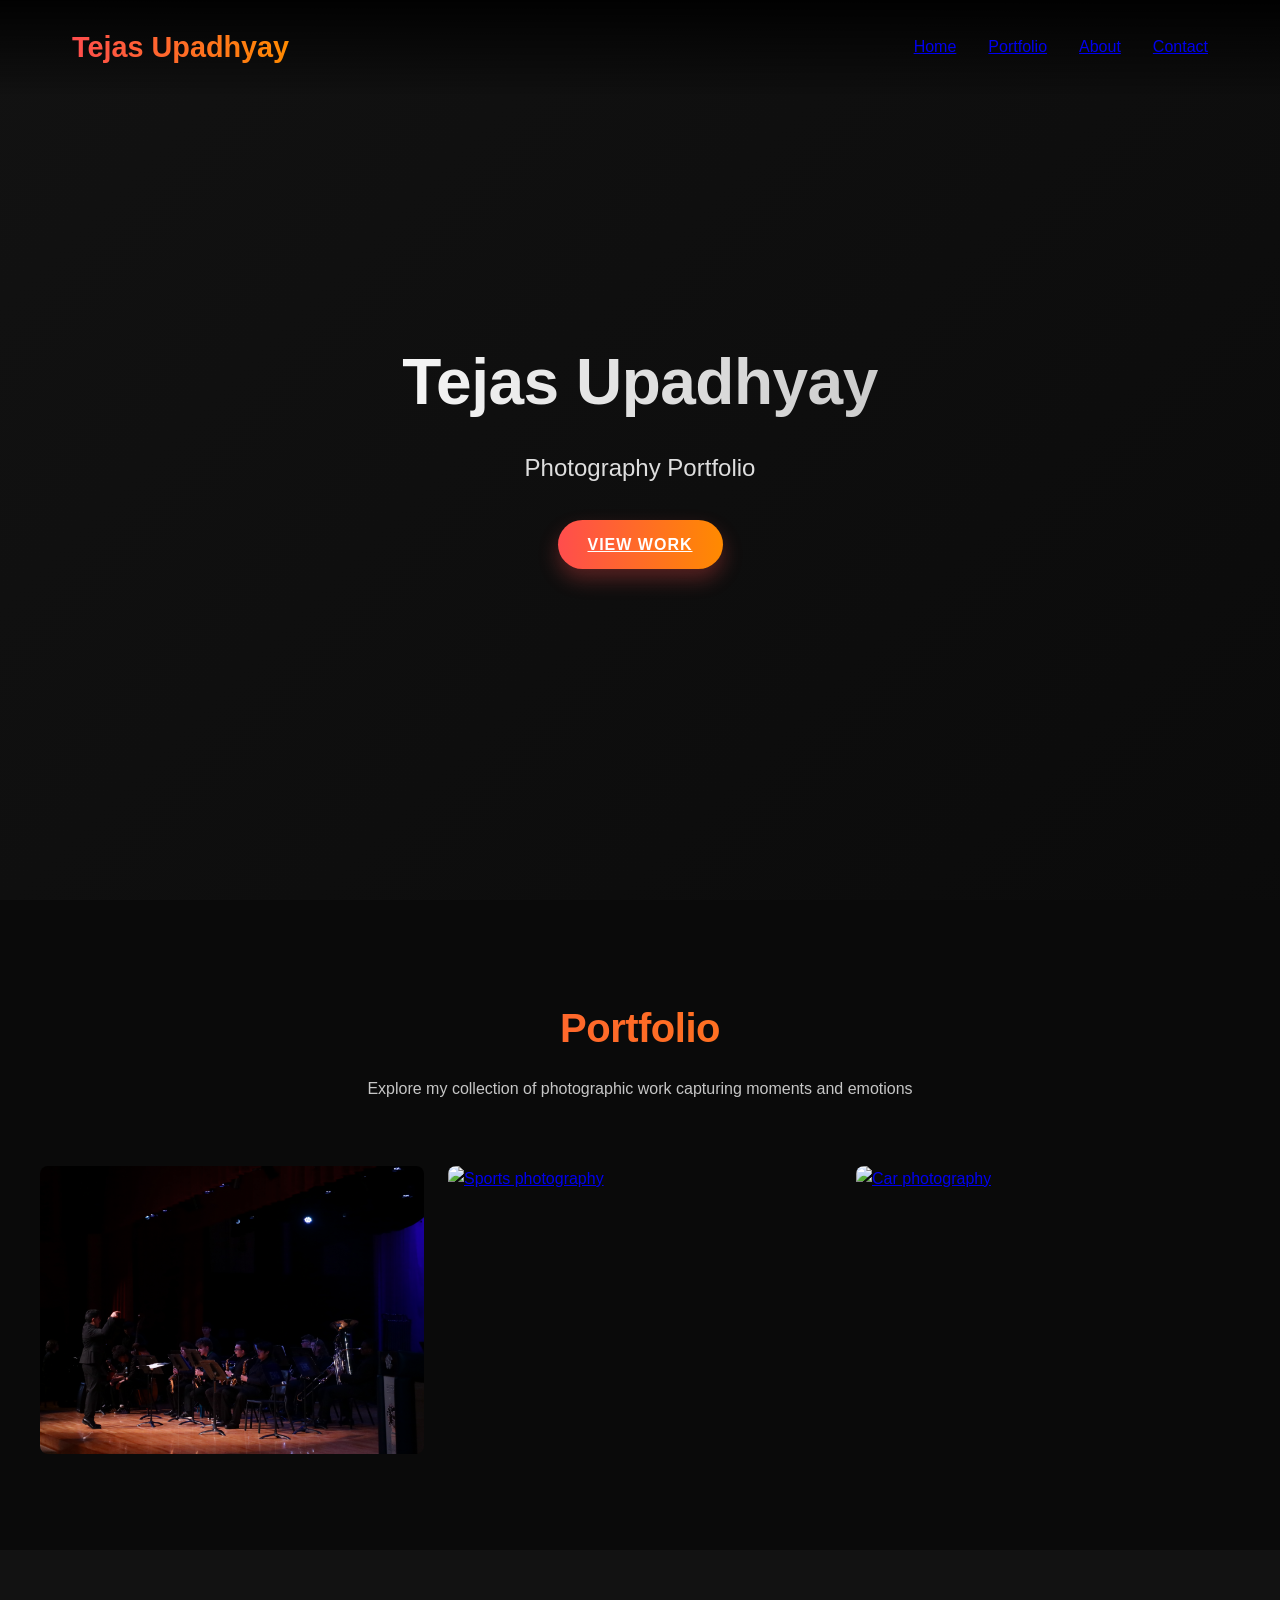
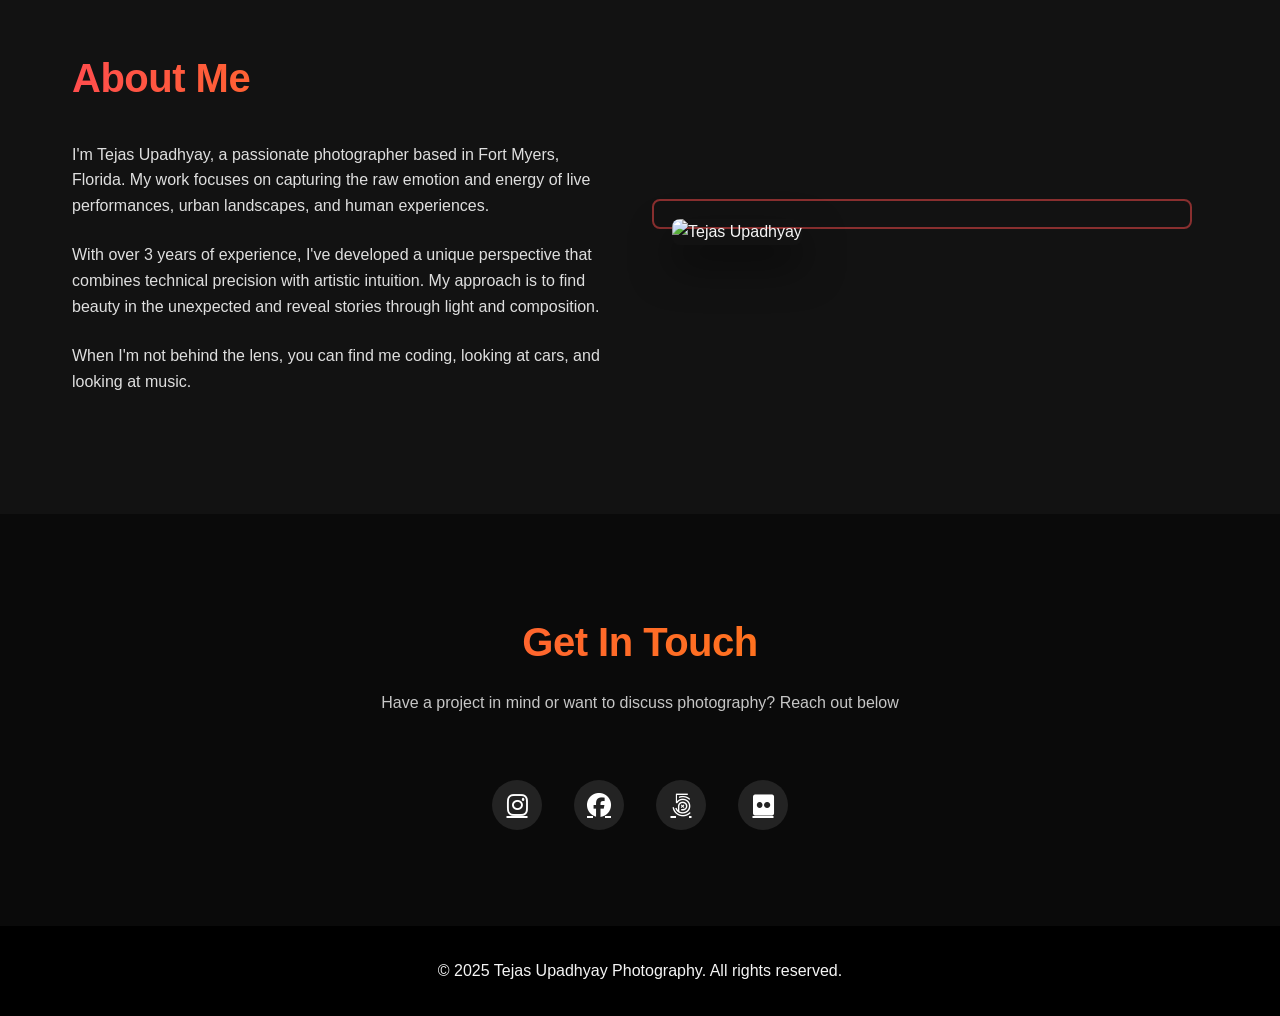
==== index.html @ 8d535192 "readding index.html" ====
<!DOCTYPE html>
<html lang="en">

<head>
    <meta charset="UTF-8">
    <meta name="viewport" content="width=device-width, initial-scale=1.0">
    <title>Tejas Upadhyay Photography</title>
    <link rel="stylesheet" href="https://cdnjs.cloudflare.com/ajax/libs/font-awesome/6.4.0/css/all.min.css">
    <style>
        /* Base Styles */
        :root {
            --primary: #ff4d4d;
            --secondary: #ff8a00;
            --dark: #121212;
            --darker: #0a0a0a;
            --light: #f5f5f5;
            --gray: #333;
            --overlay: rgba(0, 0, 0, 0.7);
        }

        * {
            margin: 0;
            padding: 0;
            box-sizing: border-box;
            font-family: 'Montserrat', 'Helvetica Neue', sans-serif;
        }

        body {
            background-color: var(--dark);
            color: var(--light);
            line-height: 1.6;
            overflow-x: hidden;
        }

        /* Typography */
        h1, h2, h3 {
            font-weight: 700;
            letter-spacing: -0.5px;
        }

        /* Header & Navigation */
        header {
            position: fixed;
            width: 100%;
            top: 0;
            z-index: 1000;
            background: linear-gradient(to bottom, rgba(0,0,0,0.9) 0%, rgba(0,0,0,0) 100%);
            padding: 1.5rem 0;
            transition: all 0.3s ease;
        }

        header.scrolled {
            background: var(--darker);
            box-shadow: 0 10px 30px rgba(0, 0, 0, 0.5);
            padding: 1rem 0;
        }

        nav {
            display: flex;
            justify-content: space-between;
            align-items: center;
            max-width: 1200px;
            margin: 0 auto;
            padding: 0 2rem;
        }

        .logo {
            font-size: 1.8rem;
            font-weight: 700;
            background: linear-gradient(90deg, var(--primary), var(--secondary));
            -webkit-background-clip: text;
            background-clip: text;
            color: transparent;
        }

        .nav-links {
            display: flex;
            list-style: none;
        }

        .nav-links li {
            margin-left: 2rem;
        }

        .nav-links a {
            position: relative;
            font-weight: 500;
            transition: color 0.3s ease;
        }

        .nav-links a::after {
            content: '';
            position: absolute;
            bottom: -5px;
            left: 0;
            width: 0;
            height: 2px;
            background: linear-gradient(90deg, var(--primary), var(--secondary));
            transition: width 0.3s ease;
        }

        .nav-links a:hover {
            color: var(--primary);
        }

        .nav-links a:hover::after {
            width: 100%;
        }

        .burger {
            display: none;
            cursor: pointer;
        }

        .burger div {
            width: 25px;
            height: 3px;
            background: var(--light);
            margin: 5px;
            transition: all 0.3s ease;
        }

        /* Hero Section */
        .hero {
            height: 100vh;
            background: url('images/hero-bg.jpg') no-repeat center center/cover;
            display: flex;
            align-items: center;
            justify-content: center;
            text-align: center;
            position: relative;
        }

        .hero::before {
            content: '';
            position: absolute;
            top: 0;
            left: 0;
            width: 100%;
            height: 100%;
            background: linear-gradient(135deg, rgba(18,18,18,0.8) 0%, rgba(10,10,10,0.9) 100%);
        }

        .hero-content {
            position: relative;
            z-index: 1;
            max-width: 800px;
            padding: 0 2rem;
        }

        .hero h1 {
            font-size: 4rem;
            margin-bottom: 1rem;
            background: linear-gradient(90deg, var(--light), #ccc);
            -webkit-background-clip: text;
            background-clip: text;
            color: transparent;
        }

        .hero p {
            font-size: 1.5rem;
            margin-bottom: 2rem;
            opacity: 0.9;
        }

        .btn {
            display: inline-block;
            padding: 12px 30px;
            background: linear-gradient(90deg, var(--primary), var(--secondary));
            color: white;
            border: none;
            border-radius: 30px;
            font-weight: 600;
            text-transform: uppercase;
            letter-spacing: 1px;
            cursor: pointer;
            transition: all 0.3s ease;
            box-shadow: 0 10px 20px rgba(255, 77, 77, 0.3);
        }

        .btn:hover {
            transform: translateY(-3px);
            box-shadow: 0 15px 30px rgba(255, 77, 77, 0.4);
        }

        /* Portfolio Section */
        .portfolio {
            padding: 6rem 2rem;
            background: var(--darker);
        }

        .section-title {
            text-align: center;
            margin-bottom: 4rem;
        }

        .section-title h2 {
            font-size: 2.5rem;
            margin-bottom: 1rem;
            background: linear-gradient(90deg, var(--primary), var(--secondary));
            -webkit-background-clip: text;
            background-clip: text;
            color: transparent;
        }

        .section-title p {
            max-width: 600px;
            margin: 0 auto;
            opacity: 0.8;
        }

        .gallery {
            display: grid;
            grid-template-columns: repeat(auto-fill, minmax(300px, 1fr));
            gap: 1.5rem;
            max-width: 1200px;
            margin: 0 auto;
        }

        .gallery-item {
            position: relative;
            overflow: hidden;
            border-radius: 8px;
            aspect-ratio: 4/3;
            transition: all 0.3s ease;
        }

        .gallery-item img {
            width: 100%;
            height: 100%;
            object-fit: cover;
            transition: transform 0.5s ease;
        }

        .gallery-item:hover {
            transform: translateY(-10px);
            box-shadow: 0 20px 40px rgba(0, 0, 0, 0.5);
        }

        .gallery-item:hover img {
            transform: scale(1.1);
        }

        .overlay {
            position: absolute;
            bottom: 0;
            left: 0;
            right: 0;
            background: linear-gradient(to top, var(--overlay) 0%, transparent 100%);
            padding: 2rem 1rem 1rem;
            transform: translateY(100%);
            transition: transform 0.3s ease;
        }

        .gallery-item:hover .overlay {
            transform: translateY(0);
        }

        .overlay h3 {
            color: white;
            font-size: 1.2rem;
            margin-bottom: 0.5rem;
        }

        /* About Section */
        .about {
            display: flex;
            align-items: center;
            padding: 6rem 2rem;
            max-width: 1200px;
            margin: 0 auto;
            gap: 4rem;
        }

        .about-content {
            flex: 1;
        }

        .about-content h2 {
            font-size: 2.5rem;
            margin-bottom: 2rem;
            background: linear-gradient(90deg, var(--primary), var(--secondary));
            -webkit-background-clip: text;
            background-clip: text;
            color: transparent;
        }

        .about-content p {
            margin-bottom: 1.5rem;
            opacity: 0.9;
        }

        .about-image {
            flex: 1;
            position: relative;
        }

        .about-image img {
            width: 100%;
            border-radius: 8px;
            box-shadow: 0 20px 40px rgba(0, 0, 0, 0.5);
        }

        .about-image::before {
            content: '';
            position: absolute;
            top: -20px;
            left: -20px;
            width: 100%;
            height: 100%;
            border: 2px solid var(--primary);
            border-radius: 8px;
            z-index: -1;
            opacity: 0.5;
        }

        /* Contact Section */
        .contact {
            padding: 6rem 2rem;
            background: var(--darker);
            text-align: center;
        }

        .contact form {
            max-width: 600px;
            margin: 0 auto;
            display: grid;
            gap: 1.5rem;
        }

        .contact input,
        .contact textarea {
            padding: 15px;
            background: rgba(255, 255, 255, 0.1);
            border: 1px solid rgba(255, 255, 255, 0.1);
            color: white;
            border-radius: 5px;
            transition: all 0.3s ease;
        }

        .contact input:focus,
        .contact textarea:focus {
            outline: none;
            border-color: var(--primary);
            background: rgba(255, 255, 255, 0.05);
        }

        .contact textarea {
            min-height: 150px;
            resize: vertical;
        }

        .social-links {
            display: flex;
            justify-content: center;
            gap: 2rem;
            margin-top: 3rem;
        }

        .social-links a {
            display: flex;
            align-items: center;
            justify-content: center;
            width: 50px;
            height: 50px;
            background: rgba(255, 255, 255, 0.1);
            border-radius: 50%;
            color: white;
            font-size: 1.5rem;
            transition: all 0.3s ease;
        }

        .social-links a:hover {
            background: linear-gradient(90deg, var(--primary), var(--secondary));
            transform: translateY(-5px);
            box-shadow: 0 10px 20px rgba(255, 77, 77, 0.3);
        }

        /* Footer */
        footer {
            text-align: center;
            padding: 2rem;
            background: black;
        }

        /* Responsive Design */
        @media (max-width: 992px) {
            .about {
                flex-direction: column;
            }

            .about-image {
                margin-top: 3rem;
            }
        }

        @media (max-width: 768px) {
            .nav-links {
                position: fixed;
                top: 80px;
                right: -100%;
                width: 60%;
                height: calc(100vh - 80px);
                background: var(--darker);
                flex-direction: column;
                align-items: center;
                justify-content: center;
                transition: right 0.5s ease;
            }

            .nav-links li {
                margin: 2rem 0;
            }

            .burger {
                display: block;
            }

            .hero h1 {
                font-size: 2.5rem;
            }

            .hero p {
                font-size: 1.2rem;
            }

            .gallery {
                grid-template-columns: repeat(auto-fill, minmax(250px, 1fr));
            }
        }

        @media (max-width: 480px) {
            .hero h1 {
                font-size: 2rem;
            }

            .gallery {
                grid-template-columns: 1fr;
            }
        }

        /* Animation Classes */
        .nav-active {
            right: 0;
        }

        .toggle .line1 {
            transform: rotate(-45deg) translate(-5px, 6px);
        }

        .toggle .line2 {
            opacity: 0;
        }

        .toggle .line3 {
            transform: rotate(45deg) translate(-5px, -6px);
        }
    </style>
</head>

<body>
<header id="header">
    <nav>
        <div class="logo">Tejas Upadhyay</div>
        <ul class="nav-links">
            <li><a href="#home">Home</a></li>
            <li><a href="#portfolio">Portfolio</a></li>
            <li><a href="#about">About</a></li>
            <li><a href="#contact">Contact</a></li>
        </ul>
        <div class="burger">
            <div class="line1"></div>
            <div class="line2"></div>
            <div class="line3"></div>
        </div>
    </nav>
</header>

<section id="home" class="hero">
    <div class="hero-content">
        <h1>Tejas Upadhyay</h1>
        <p>Photography Portfolio</p>
        <a href="#portfolio" class="btn">View Work</a>
    </div>
</section>

<section id="portfolio" class="portfolio">
    <div class="section-title">
        <h2>Portfolio</h2>
        <p>Explore my collection of photographic work capturing moments and emotions</p>
    </div>
    <div class="gallery">
        <div class="gallery-item" data-category="Concert">
            <a href="concert/concerts.html"><img src="concert/Spring Concert/IMG_8440.JPG" alt="Concert photography"></a>
            <div class="overlay">
                <h3>Concert Series</h3>
            </div>
        </div>
        <div class="gallery-item" data-category="Sports">
            <a href="Sports/sports.html"><img src="Sports/XC/" alt="Sports photography"></a>
            <div class="overlay">
                <h3>Sports Photograhy</h3>
            </div>
        </div>
        <div class="gallery-item" data-category="Car">
            <a href="Car/car.html"><img src="Cars/Cars&Coffee/November/1234.jpg" alt="Car photography"></a>
            <div class="overlay">
                <h3>Car Photography</h3>
            </div>
        </div>
    </div>
</section>

<section id="about" class="about">
    <div class="about-content">
        <h2>About Me</h2>
        <p>I'm Tejas Upadhyay, a passionate photographer based in Fort Myers, Florida. My work focuses on capturing the raw emotion and energy of live performances, urban landscapes, and human experiences.</p>
        <p>With over 3 years of experience, I've developed a unique perspective that combines technical precision with artistic intuition. My approach is to find beauty in the unexpected and reveal stories through light and composition.</p>
        <p>When I'm not behind the lens, you can find me coding, looking at cars, and looking at music.</p>
    </div>
    <div class="about-image">
        <img src="IMG_2423.jpg" alt="Tejas Upadhyay">
    </div>
</section>

<section id="contact" class="contact">
    <div class="section-title">
        <h2>Get In Touch</h2>
        <p>Have a project in mind or want to discuss photography? Reach out below</p>
    </div>
    <div class="social-links">
        <a href="#habibi.pictures"><i class="fab fa-instagram"></i></a>
        <a href="#"><i class="fab fa-facebook"></i></a>
        <a href="#"><i class="fab fa-500px"></i></a>
        <a href="#"><i class="fab fa-flickr"></i></a>
    </div>
</section>

<footer>
    <p>&copy; 2025 Tejas Upadhyay Photography. All rights reserved.</p>
</footer>

<script>
    // Mobile Navigation
    const burger = document.querySelector('.burger');
    const navLinks = document.querySelector('.nav-links');
    const navLinksItems = document.querySelectorAll('.nav-links li');

    burger.addEventListener('click', () => {
        // Toggle Nav
        navLinks.classList.toggle('nav-active');

        // Burger Animation
        burger.classList.toggle('toggle');

        // Animate Links
        navLinksItems.forEach((link, index) => {
            if (link.style.animation) {
                link.style.animation = '';
            } else {
                link.style.animation = `navLinkFade 0.5s ease forwards ${index / 7 + 0.3}s`;
            }
        });
    });

    // Header scroll effect
    window.addEventListener('scroll', () => {
        const header = document.getElementById('header');
        if (window.scrollY > 100) {
            header.classList.add('scrolled');
        } else {
            header.classList.remove('scrolled');
        }
    });

    // Smooth scrolling for navigation
    document.querySelectorAll('a[href^="#"]').forEach(anchor => {
        anchor.addEventListener('click', function(e) {
            e.preventDefault();

            document.querySelector(this.getAttribute('href')).scrollIntoView({
                behavior: 'smooth'
            });

            // Close mobile menu if open
            if (navLinks.classList.contains('nav-active')) {
                navLinks.classList.remove('nav-active');
                burger.classList.remove('toggle');
                navLinksItems.forEach(link => {
                    link.style.animation = '';
                });
            }
        });
    });

    // Form submission
    const contactForm = document.querySelector('form');
    if (contactForm) {
        contactForm.addEventListener('submit', (e) => {
            e.preventDefault();
            // Here you would typically send the form data to a server
            alert('Thank you for your message! I will get back to you soon.');
            contactForm.reset();
        });
    }
</script>
</body>

</html>
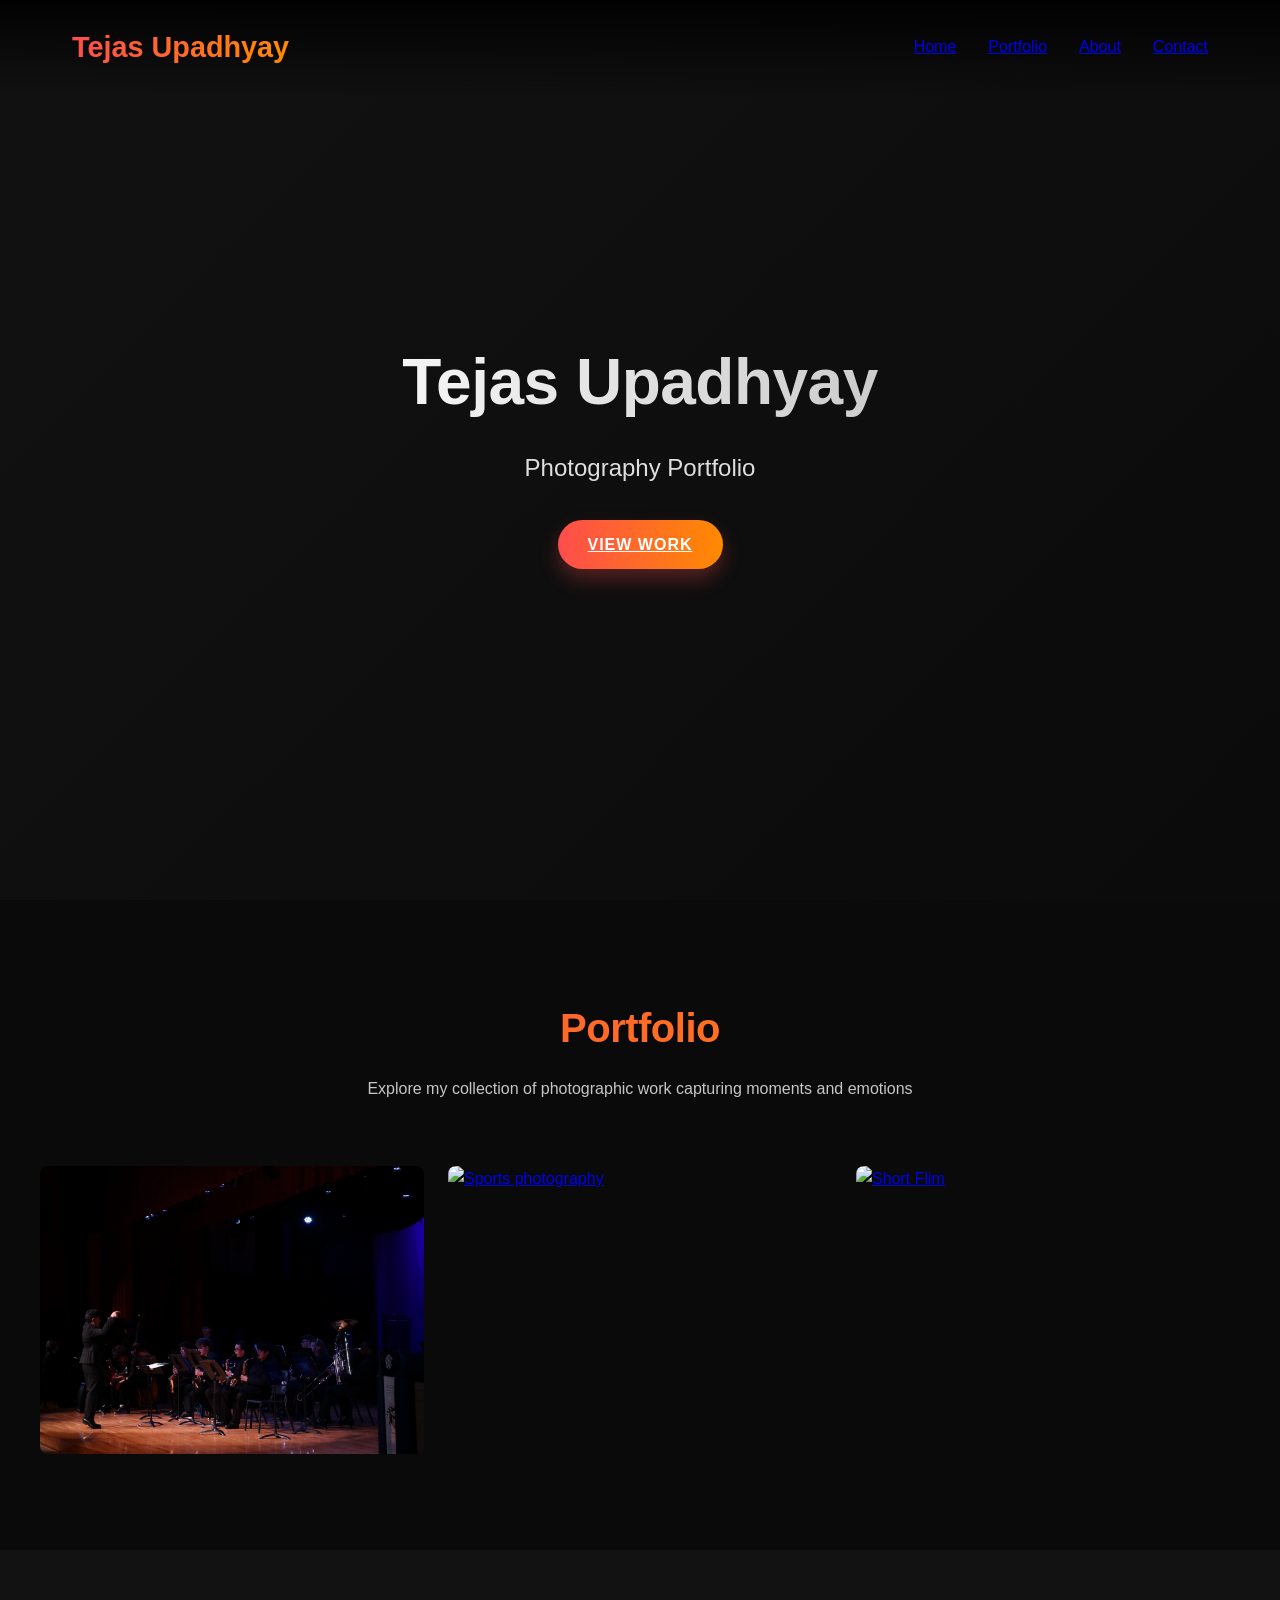
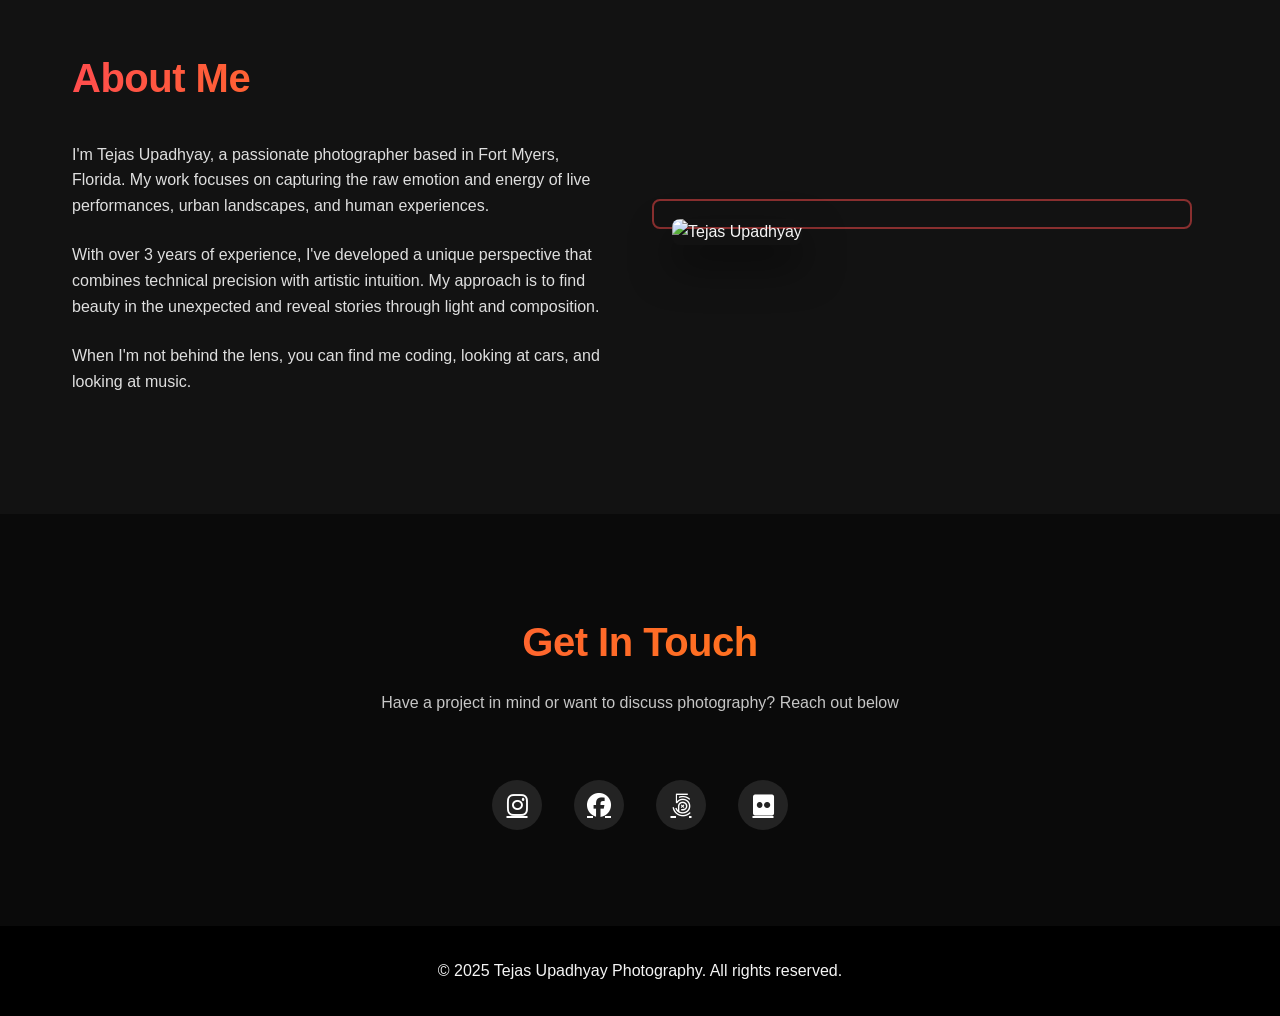
==== commit a7ba24be: "Update sports section and add new video content" ====
--- a/index.html
+++ b/index.html
@@ -503,7 +503,7 @@
             </div>
         </div>
         <div class="gallery-item" data-category="Car">
-            <a href="Car/car.html"><img src="Cars/Cars&Coffee/November/1234.jpg" alt="Car photography"></a>
+            <a href="ShortFlim/ShortFlim.html"><img src="ShortFlim/Shoot5.mp4" alt="Short Flim"></a>
             <div class="overlay">
                 <h3>Car Photography</h3>
             </div>
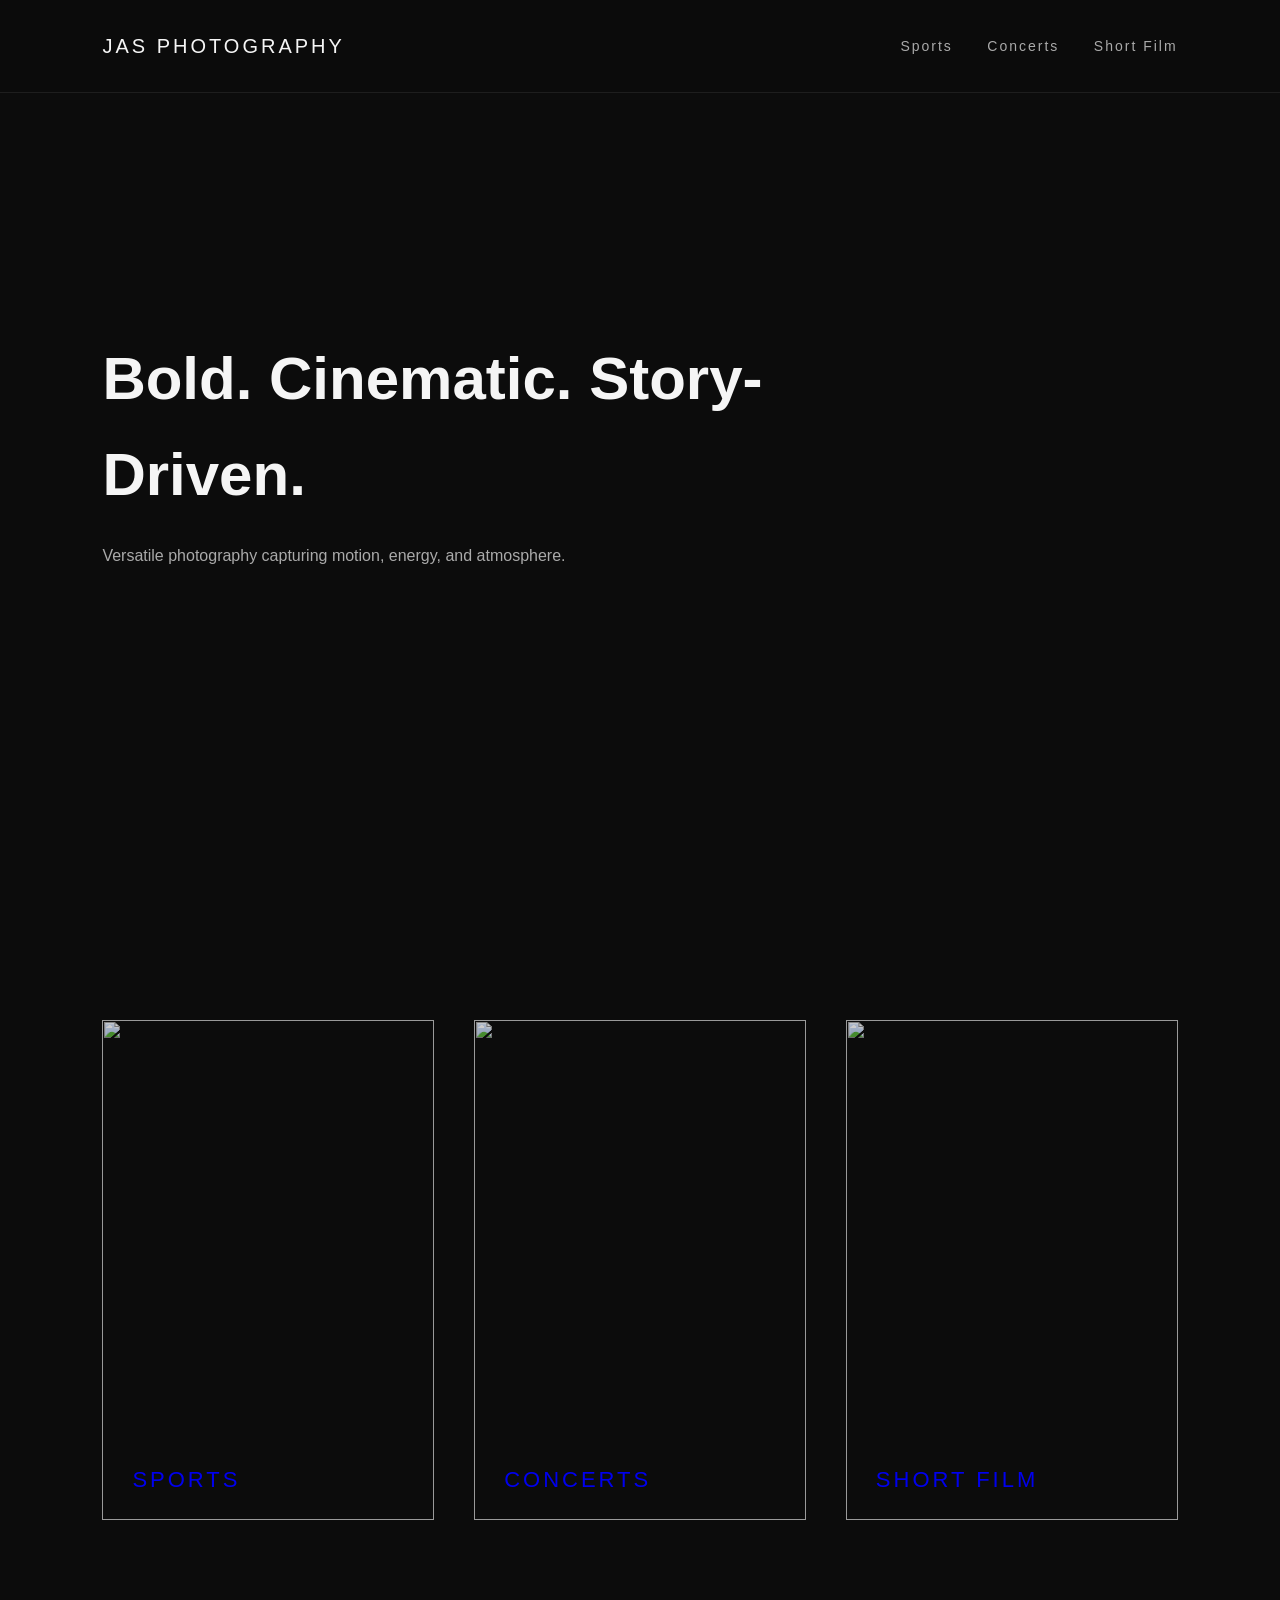
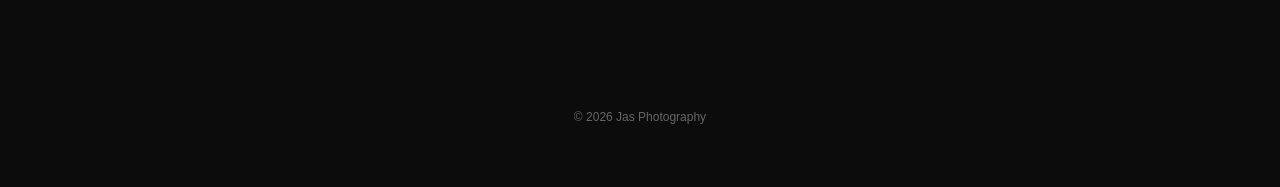
==== commit d73ec1a9: "Refactor website structure and styles; update content for Jas Photography - Updated index.html to re" ====
--- a/index.html
+++ b/index.html
@@ -1,609 +1,56 @@
 <!DOCTYPE html>
-<html lang="en">
+<html>
+<head>
+<meta charset="UTF-8">
+<meta name="viewport" content="width=device-width, initial-scale=1.0">
+<title>Jas Photography</title>
+<link rel="stylesheet" href="style.css">
+</head>
+<body>
 
-<head>
-    <meta charset="UTF-8">
-    <meta name="viewport" content="width=device-width, initial-scale=1.0">
-    <title>Tejas Upadhyay Photography</title>
-    <link rel="stylesheet" href="https://cdnjs.cloudflare.com/ajax/libs/font-awesome/6.4.0/css/all.min.css">
-    <style>
-        /* Base Styles */
-        :root {
-            --primary: #ff4d4d;
-            --secondary: #ff8a00;
-            --dark: #121212;
-            --darker: #0a0a0a;
-            --light: #f5f5f5;
-            --gray: #333;
-            --overlay: rgba(0, 0, 0, 0.7);
-        }
-
-        * {
-            margin: 0;
-            padding: 0;
-            box-sizing: border-box;
-            font-family: 'Montserrat', 'Helvetica Neue', sans-serif;
-        }
-
-        body {
-            background-color: var(--dark);
-            color: var(--light);
-            line-height: 1.6;
-            overflow-x: hidden;
-        }
-
-        /* Typography */
-        h1, h2, h3 {
-            font-weight: 700;
-            letter-spacing: -0.5px;
-        }
-
-        /* Header & Navigation */
-        header {
-            position: fixed;
-            width: 100%;
-            top: 0;
-            z-index: 1000;
-            background: linear-gradient(to bottom, rgba(0,0,0,0.9) 0%, rgba(0,0,0,0) 100%);
-            padding: 1.5rem 0;
-            transition: all 0.3s ease;
-        }
-
-        header.scrolled {
-            background: var(--darker);
-            box-shadow: 0 10px 30px rgba(0, 0, 0, 0.5);
-            padding: 1rem 0;
-        }
-
-        nav {
-            display: flex;
-            justify-content: space-between;
-            align-items: center;
-            max-width: 1200px;
-            margin: 0 auto;
-            padding: 0 2rem;
-        }
-
-        .logo {
-            font-size: 1.8rem;
-            font-weight: 700;
-            background: linear-gradient(90deg, var(--primary), var(--secondary));
-            -webkit-background-clip: text;
-            background-clip: text;
-            color: transparent;
-        }
-
-        .nav-links {
-            display: flex;
-            list-style: none;
-        }
-
-        .nav-links li {
-            margin-left: 2rem;
-        }
-
-        .nav-links a {
-            position: relative;
-            font-weight: 500;
-            transition: color 0.3s ease;
-        }
-
-        .nav-links a::after {
-            content: '';
-            position: absolute;
-            bottom: -5px;
-            left: 0;
-            width: 0;
-            height: 2px;
-            background: linear-gradient(90deg, var(--primary), var(--secondary));
-            transition: width 0.3s ease;
-        }
-
-        .nav-links a:hover {
-            color: var(--primary);
-        }
-
-        .nav-links a:hover::after {
-            width: 100%;
-        }
-
-        .burger {
-            display: none;
-            cursor: pointer;
-        }
-
-        .burger div {
-            width: 25px;
-            height: 3px;
-            background: var(--light);
-            margin: 5px;
-            transition: all 0.3s ease;
-        }
-
-        /* Hero Section */
-        .hero {
-            height: 100vh;
-            background: url('images/hero-bg.jpg') no-repeat center center/cover;
-            display: flex;
-            align-items: center;
-            justify-content: center;
-            text-align: center;
-            position: relative;
-        }
-
-        .hero::before {
-            content: '';
-            position: absolute;
-            top: 0;
-            left: 0;
-            width: 100%;
-            height: 100%;
-            background: linear-gradient(135deg, rgba(18,18,18,0.8) 0%, rgba(10,10,10,0.9) 100%);
-        }
-
-        .hero-content {
-            position: relative;
-            z-index: 1;
-            max-width: 800px;
-            padding: 0 2rem;
-        }
-
-        .hero h1 {
-            font-size: 4rem;
-            margin-bottom: 1rem;
-            background: linear-gradient(90deg, var(--light), #ccc);
-            -webkit-background-clip: text;
-            background-clip: text;
-            color: transparent;
-        }
-
-        .hero p {
-            font-size: 1.5rem;
-            margin-bottom: 2rem;
-            opacity: 0.9;
-        }
-
-        .btn {
-            display: inline-block;
-            padding: 12px 30px;
-            background: linear-gradient(90deg, var(--primary), var(--secondary));
-            color: white;
-            border: none;
-            border-radius: 30px;
-            font-weight: 600;
-            text-transform: uppercase;
-            letter-spacing: 1px;
-            cursor: pointer;
-            transition: all 0.3s ease;
-            box-shadow: 0 10px 20px rgba(255, 77, 77, 0.3);
-        }
-
-        .btn:hover {
-            transform: translateY(-3px);
-            box-shadow: 0 15px 30px rgba(255, 77, 77, 0.4);
-        }
-
-        /* Portfolio Section */
-        .portfolio {
-            padding: 6rem 2rem;
-            background: var(--darker);
-        }
-
-        .section-title {
-            text-align: center;
-            margin-bottom: 4rem;
-        }
-
-        .section-title h2 {
-            font-size: 2.5rem;
-            margin-bottom: 1rem;
-            background: linear-gradient(90deg, var(--primary), var(--secondary));
-            -webkit-background-clip: text;
-            background-clip: text;
-            color: transparent;
-        }
-
-        .section-title p {
-            max-width: 600px;
-            margin: 0 auto;
-            opacity: 0.8;
-        }
-
-        .gallery {
-            display: grid;
-            grid-template-columns: repeat(auto-fill, minmax(300px, 1fr));
-            gap: 1.5rem;
-            max-width: 1200px;
-            margin: 0 auto;
-        }
-
-        .gallery-item {
-            position: relative;
-            overflow: hidden;
-            border-radius: 8px;
-            aspect-ratio: 4/3;
-            transition: all 0.3s ease;
-        }
-
-        .gallery-item img {
-            width: 100%;
-            height: 100%;
-            object-fit: cover;
-            transition: transform 0.5s ease;
-        }
-
-        .gallery-item:hover {
-            transform: translateY(-10px);
-            box-shadow: 0 20px 40px rgba(0, 0, 0, 0.5);
-        }
-
-        .gallery-item:hover img {
-            transform: scale(1.1);
-        }
-
-        .overlay {
-            position: absolute;
-            bottom: 0;
-            left: 0;
-            right: 0;
-            background: linear-gradient(to top, var(--overlay) 0%, transparent 100%);
-            padding: 2rem 1rem 1rem;
-            transform: translateY(100%);
-            transition: transform 0.3s ease;
-        }
-
-        .gallery-item:hover .overlay {
-            transform: translateY(0);
-        }
-
-        .overlay h3 {
-            color: white;
-            font-size: 1.2rem;
-            margin-bottom: 0.5rem;
-        }
-
-        /* About Section */
-        .about {
-            display: flex;
-            align-items: center;
-            padding: 6rem 2rem;
-            max-width: 1200px;
-            margin: 0 auto;
-            gap: 4rem;
-        }
-
-        .about-content {
-            flex: 1;
-        }
-
-        .about-content h2 {
-            font-size: 2.5rem;
-            margin-bottom: 2rem;
-            background: linear-gradient(90deg, var(--primary), var(--secondary));
-            -webkit-background-clip: text;
-            background-clip: text;
-            color: transparent;
-        }
-
-        .about-content p {
-            margin-bottom: 1.5rem;
-            opacity: 0.9;
-        }
-
-        .about-image {
-            flex: 1;
-            position: relative;
-        }
-
-        .about-image img {
-            width: 100%;
-            border-radius: 8px;
-            box-shadow: 0 20px 40px rgba(0, 0, 0, 0.5);
-        }
-
-        .about-image::before {
-            content: '';
-            position: absolute;
-            top: -20px;
-            left: -20px;
-            width: 100%;
-            height: 100%;
-            border: 2px solid var(--primary);
-            border-radius: 8px;
-            z-index: -1;
-            opacity: 0.5;
-        }
-
-        /* Contact Section */
-        .contact {
-            padding: 6rem 2rem;
-            background: var(--darker);
-            text-align: center;
-        }
-
-        .contact form {
-            max-width: 600px;
-            margin: 0 auto;
-            display: grid;
-            gap: 1.5rem;
-        }
-
-        .contact input,
-        .contact textarea {
-            padding: 15px;
-            background: rgba(255, 255, 255, 0.1);
-            border: 1px solid rgba(255, 255, 255, 0.1);
-            color: white;
-            border-radius: 5px;
-            transition: all 0.3s ease;
-        }
-
-        .contact input:focus,
-        .contact textarea:focus {
-            outline: none;
-            border-color: var(--primary);
-            background: rgba(255, 255, 255, 0.05);
-        }
-
-        .contact textarea {
-            min-height: 150px;
-            resize: vertical;
-        }
-
-        .social-links {
-            display: flex;
-            justify-content: center;
-            gap: 2rem;
-            margin-top: 3rem;
-        }
-
-        .social-links a {
-            display: flex;
-            align-items: center;
-            justify-content: center;
-            width: 50px;
-            height: 50px;
-            background: rgba(255, 255, 255, 0.1);
-            border-radius: 50%;
-            color: white;
-            font-size: 1.5rem;
-            transition: all 0.3s ease;
-        }
-
-        .social-links a:hover {
-            background: linear-gradient(90deg, var(--primary), var(--secondary));
-            transform: translateY(-5px);
-            box-shadow: 0 10px 20px rgba(255, 77, 77, 0.3);
-        }
-
-        /* Footer */
-        footer {
-            text-align: center;
-            padding: 2rem;
-            background: black;
-        }
-
-        /* Responsive Design */
-        @media (max-width: 992px) {
-            .about {
-                flex-direction: column;
-            }
-
-            .about-image {
-                margin-top: 3rem;
-            }
-        }
-
-        @media (max-width: 768px) {
-            .nav-links {
-                position: fixed;
-                top: 80px;
-                right: -100%;
-                width: 60%;
-                height: calc(100vh - 80px);
-                background: var(--darker);
-                flex-direction: column;
-                align-items: center;
-                justify-content: center;
-                transition: right 0.5s ease;
-            }
-
-            .nav-links li {
-                margin: 2rem 0;
-            }
-
-            .burger {
-                display: block;
-            }
-
-            .hero h1 {
-                font-size: 2.5rem;
-            }
-
-            .hero p {
-                font-size: 1.2rem;
-            }
-
-            .gallery {
-                grid-template-columns: repeat(auto-fill, minmax(250px, 1fr));
-            }
-        }
-
-        @media (max-width: 480px) {
-            .hero h1 {
-                font-size: 2rem;
-            }
-
-            .gallery {
-                grid-template-columns: 1fr;
-            }
-        }
-
-        /* Animation Classes */
-        .nav-active {
-            right: 0;
-        }
-
-        .toggle .line1 {
-            transform: rotate(-45deg) translate(-5px, 6px);
-        }
-
-        .toggle .line2 {
-            opacity: 0;
-        }
-
-        .toggle .line3 {
-            transform: rotate(45deg) translate(-5px, -6px);
-        }
-    </style>
-</head>
-
-<body>
-<header id="header">
-    <nav>
-        <div class="logo">Tejas Upadhyay</div>
-        <ul class="nav-links">
-            <li><a href="#home">Home</a></li>
-            <li><a href="#portfolio">Portfolio</a></li>
-            <li><a href="#about">About</a></li>
-            <li><a href="#contact">Contact</a></li>
-        </ul>
-        <div class="burger">
-            <div class="line1"></div>
-            <div class="line2"></div>
-            <div class="line3"></div>
-        </div>
-    </nav>
+<header>
+<h1>Jas Photography</h1>
+<nav>
+<a href="sports.html">Sports</a>
+<a href="concert.html">Concerts</a>
+<a href="film.html">Short Film</a>
+</nav>
 </header>
 
-<section id="home" class="hero">
-    <div class="hero-content">
-        <h1>Tejas Upadhyay</h1>
-        <p>Photography Portfolio</p>
-        <a href="#portfolio" class="btn">View Work</a>
-    </div>
+<section class="hero">
+<h2 class="fade">Bold. Cinematic. Story-Driven.</h2>
+<p class="fade">Versatile photography capturing motion, energy, and atmosphere.</p>
 </section>
 
-<section id="portfolio" class="portfolio">
-    <div class="section-title">
-        <h2>Portfolio</h2>
-        <p>Explore my collection of photographic work capturing moments and emotions</p>
-    </div>
-    <div class="gallery">
-        <div class="gallery-item" data-category="Concert">
-            <a href="concert/concerts.html"><img src="concert/Spring Concert/IMG_8440.JPG" alt="Concert photography"></a>
-            <div class="overlay">
-                <h3>Concert Series</h3>
-            </div>
-        </div>
-        <div class="gallery-item" data-category="Sports">
-            <a href="Sports/sports.html"><img src="Sports/XC/" alt="Sports photography"></a>
-            <div class="overlay">
-                <h3>Sports Photograhy</h3>
-            </div>
-        </div>
-        <div class="gallery-item" data-category="Car">
-            <a href="ShortFlim/ShortFlim.html"><img src="ShortFlim/Shoot5.mp4" alt="Short Flim"></a>
-            <div class="overlay">
-                <h3>Car Photography</h3>
-            </div>
-        </div>
-    </div>
-</section>
+<section class="grid">
 
-<section id="about" class="about">
-    <div class="about-content">
-        <h2>About Me</h2>
-        <p>I'm Tejas Upadhyay, a passionate photographer based in Fort Myers, Florida. My work focuses on capturing the raw emotion and energy of live performances, urban landscapes, and human experiences.</p>
-        <p>With over 3 years of experience, I've developed a unique perspective that combines technical precision with artistic intuition. My approach is to find beauty in the unexpected and reveal stories through light and composition.</p>
-        <p>When I'm not behind the lens, you can find me coding, looking at cars, and looking at music.</p>
-    </div>
-    <div class="about-image">
-        <img src="IMG_2423.jpg" alt="Tejas Upadhyay">
-    </div>
-</section>
+<a href="sports.html">
+<div class="card fade">
+<img src="images/sports/sport1.jpg">
+<div class="card-title">Sports</div>
+</div>
+</a>
 
-<section id="contact" class="contact">
-    <div class="section-title">
-        <h2>Get In Touch</h2>
-        <p>Have a project in mind or want to discuss photography? Reach out below</p>
-    </div>
-    <div class="social-links">
-        <a href="#habibi.pictures"><i class="fab fa-instagram"></i></a>
-        <a href="#"><i class="fab fa-facebook"></i></a>
-        <a href="#"><i class="fab fa-500px"></i></a>
-        <a href="#"><i class="fab fa-flickr"></i></a>
-    </div>
+<a href="concert.html">
+<div class="card fade">
+<img src="images/concerts/concert1.jpg">
+<div class="card-title">Concerts</div>
+</div>
+</a>
+
+<a href="film.html">
+<div class="card fade">
+<img src="images/film/film1.jpg">
+<div class="card-title">Short Film</div>
+</div>
+</a>
+
 </section>
 
 <footer>
-    <p>&copy; 2025 Tejas Upadhyay Photography. All rights reserved.</p>
+© 2026 Jas Photography
 </footer>
 
-<script>
-    // Mobile Navigation
-    const burger = document.querySelector('.burger');
-    const navLinks = document.querySelector('.nav-links');
-    const navLinksItems = document.querySelectorAll('.nav-links li');
-
-    burger.addEventListener('click', () => {
-        // Toggle Nav
-        navLinks.classList.toggle('nav-active');
-
-        // Burger Animation
-        burger.classList.toggle('toggle');
-
-        // Animate Links
-        navLinksItems.forEach((link, index) => {
-            if (link.style.animation) {
-                link.style.animation = '';
-            } else {
-                link.style.animation = `navLinkFade 0.5s ease forwards ${index / 7 + 0.3}s`;
-            }
-        });
-    });
-
-    // Header scroll effect
-    window.addEventListener('scroll', () => {
-        const header = document.getElementById('header');
-        if (window.scrollY > 100) {
-            header.classList.add('scrolled');
-        } else {
-            header.classList.remove('scrolled');
-        }
-    });
-
-    // Smooth scrolling for navigation
-    document.querySelectorAll('a[href^="#"]').forEach(anchor => {
-        anchor.addEventListener('click', function(e) {
-            e.preventDefault();
-
-            document.querySelector(this.getAttribute('href')).scrollIntoView({
-                behavior: 'smooth'
-            });
-
-            // Close mobile menu if open
-            if (navLinks.classList.contains('nav-active')) {
-                navLinks.classList.remove('nav-active');
-                burger.classList.remove('toggle');
-                navLinksItems.forEach(link => {
-                    link.style.animation = '';
-                });
-            }
-        });
-    });
-
-    // Form submission
-    const contactForm = document.querySelector('form');
-    if (contactForm) {
-        contactForm.addEventListener('submit', (e) => {
-            e.preventDefault();
-            // Here you would typically send the form data to a server
-            alert('Thank you for your message! I will get back to you soon.');
-            contactForm.reset();
-        });
-    }
-</script>
+<script src="script.js"></script>
 </body>
-
 </html>
--- a/style.css
+++ b/style.css
@@ -0,0 +1,170 @@
+* {
+  margin: 0;
+  padding: 0;
+  box-sizing: border-box;
+}
+
+body {
+  font-family: 'Helvetica Neue', sans-serif;
+  background: #0c0c0c;
+  color: #f5f5f5;
+  line-height: 1.6;
+  overflow-x: hidden;
+}
+
+/* Header */
+header {
+  padding: 30px 8%;
+  display: flex;
+  justify-content: space-between;
+  align-items: center;
+  position: fixed;
+  width: 100%;
+  background: rgba(12,12,12,0.85);
+  backdrop-filter: blur(8px);
+  border-bottom: 1px solid rgba(255,255,255,0.08);
+  z-index: 1000;
+}
+
+h1 {
+  font-size: 20px;
+  letter-spacing: 3px;
+  font-weight: 500;
+  text-transform: uppercase;
+}
+
+nav a {
+  margin-left: 30px;
+  text-decoration: none;
+  color: #aaa;
+  font-size: 14px;
+  letter-spacing: 2px;
+  transition: .3s;
+}
+
+nav a:hover {
+  color: #fff;
+}
+
+/* Hero */
+.hero {
+  height: 100vh;
+  display: flex;
+  flex-direction: column;
+  justify-content: center;
+  padding: 0 8%;
+}
+
+.hero h2 {
+  font-size: 60px;
+  font-weight: 600;
+  max-width: 800px;
+}
+
+.hero p {
+  margin-top: 20px;
+  color: #aaa;
+  max-width: 600px;
+}
+
+/* Grid */
+.grid {
+  padding: 120px 8%;
+  display: grid;
+  grid-template-columns: repeat(auto-fit, minmax(300px, 1fr));
+  gap: 40px;
+}
+
+.card {
+  position: relative;
+  overflow: hidden;
+  cursor: pointer;
+}
+
+.card img {
+  width: 100%;
+  height: 500px;
+  object-fit: cover;
+  filter: brightness(80%);
+  transition: 0.6s ease;
+}
+
+.card:hover img {
+  transform: scale(1.08);
+  filter: brightness(100%);
+}
+
+.card-title {
+  position: absolute;
+  bottom: 30px;
+  left: 30px;
+  font-size: 22px;
+  letter-spacing: 3px;
+  text-transform: uppercase;
+}
+
+/* Gallery */
+.gallery {
+  padding: 140px 8% 80px;
+}
+
+.gallery h2 {
+  font-size: 36px;
+  margin-bottom: 50px;
+  letter-spacing: 3px;
+  text-transform: uppercase;
+}
+
+.gallery-grid {
+  display: grid;
+  grid-template-columns: repeat(auto-fit, minmax(300px, 1fr));
+  gap: 30px;
+}
+
+.gallery-grid img {
+  width: 100%;
+  height: 420px;
+  object-fit: cover;
+  transition: .6s ease;
+}
+
+.gallery-grid img:hover {
+  transform: scale(1.05);
+}
+
+/* Button */
+.button {
+  display: inline-block;
+  margin-top: 60px;
+  padding: 12px 24px;
+  border: 1px solid #fff;
+  color: #fff;
+  text-decoration: none;
+  letter-spacing: 2px;
+  font-size: 12px;
+  transition: .3s;
+}
+
+.button:hover {
+  background: #fff;
+  color: #000;
+}
+
+/* Scroll Animation */
+.fade {
+  opacity: 0;
+  transform: translateY(40px);
+  transition: 1.2s ease;
+}
+
+.fade.show {
+  opacity: 1;
+  transform: translateY(0);
+}
+
+footer {
+  text-align: center;
+  padding: 60px;
+  color: #666;
+  font-size: 12px;
+}
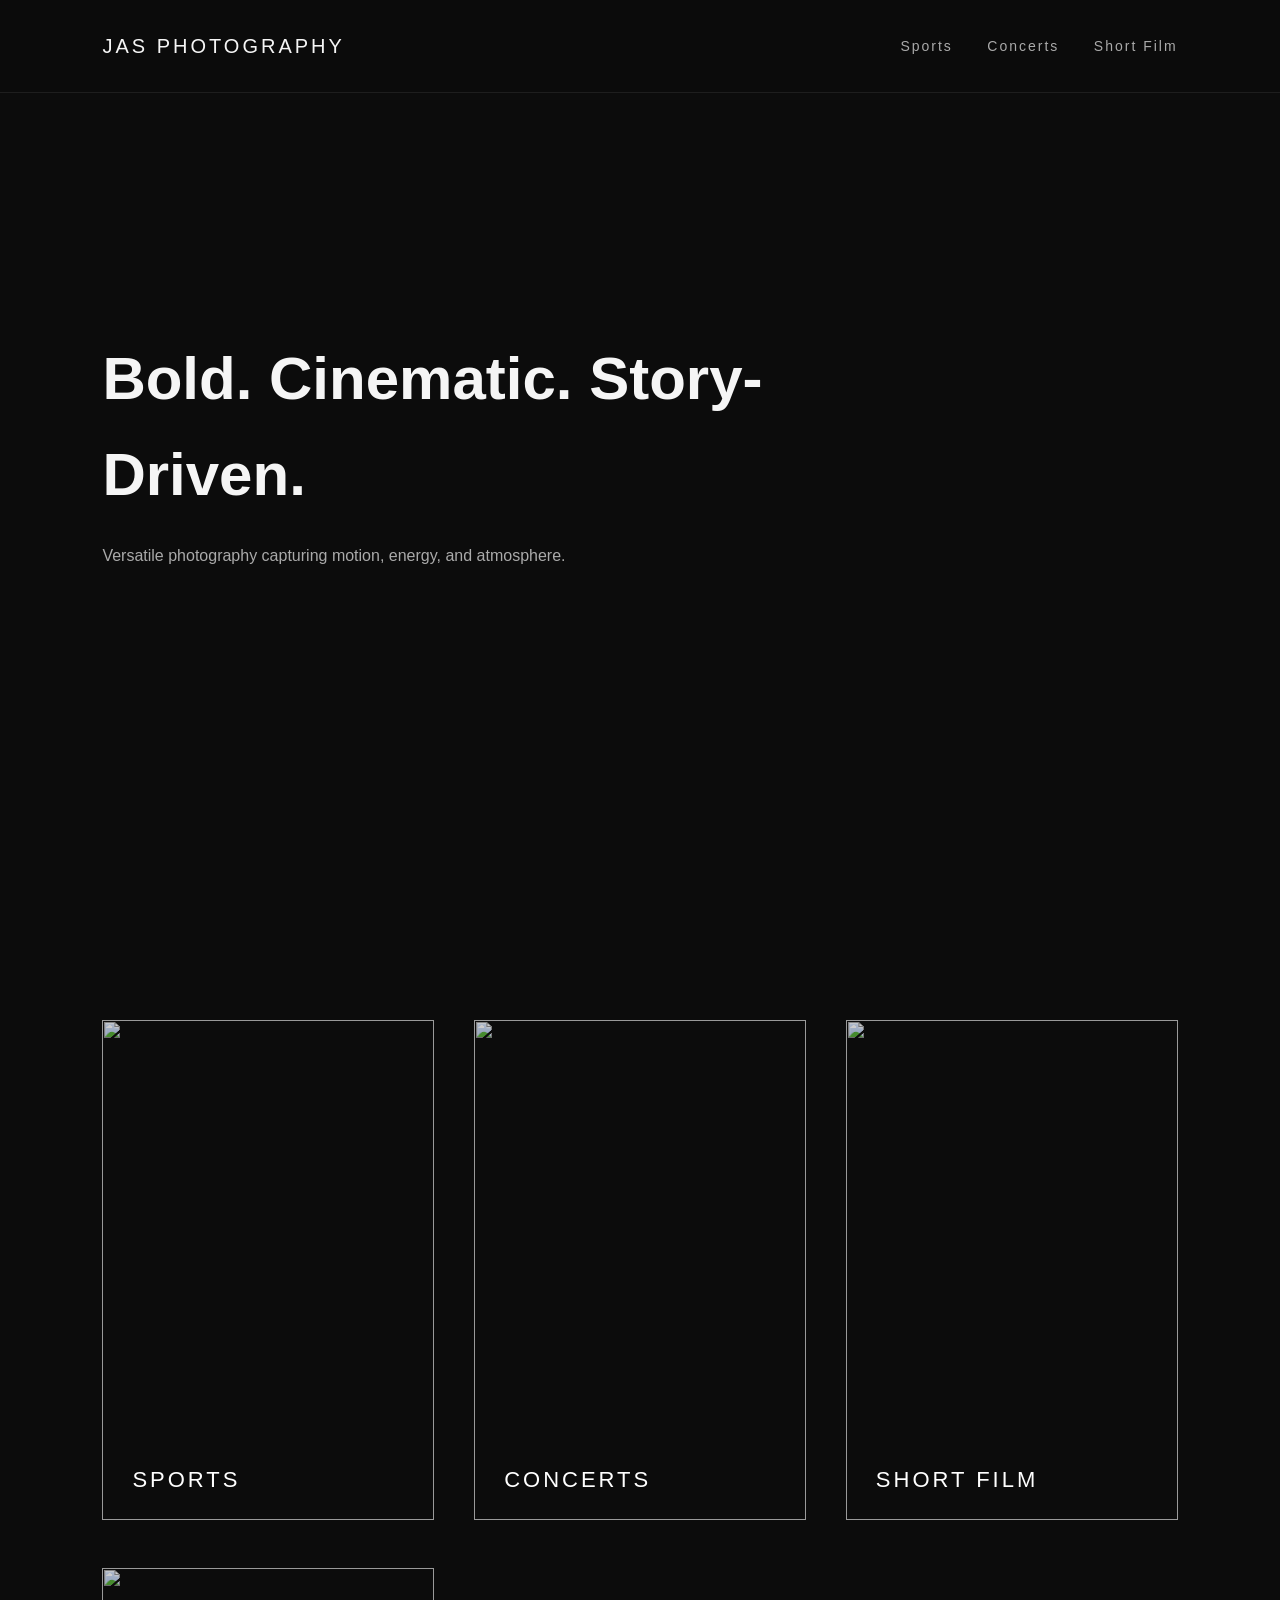
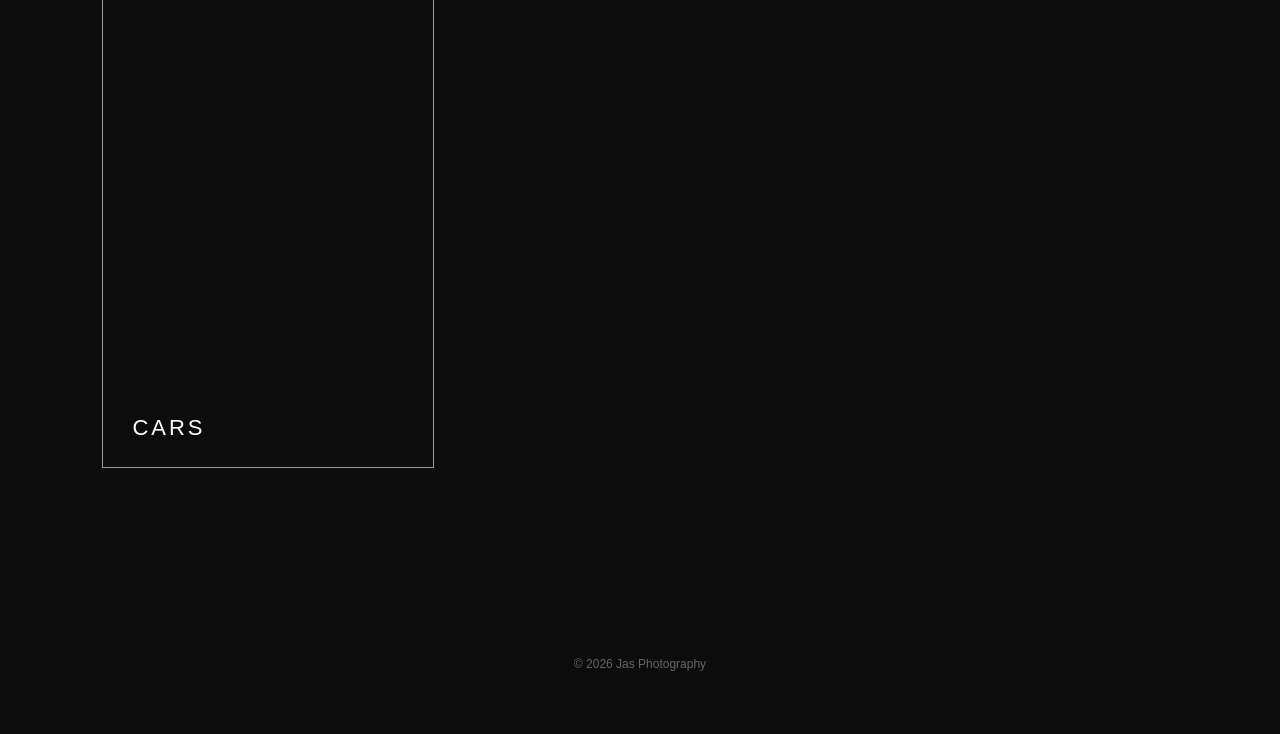
==== commit 839debf3: "Updated Cars.html" ====
--- a/index.html
+++ b/index.html
@@ -45,6 +45,12 @@
 </div>
 </a>
 
+<a href="Cars.html">
+<div class="card fade">
+<img src="images/cars/FerrariInterior.JPG">
+<div class="card-title">Cars</div>
+</div>
+</a>
 </section>
 
 <footer>
--- a/style.css
+++ b/style.css
@@ -101,6 +101,7 @@
   font-size: 22px;
   letter-spacing: 3px;
   text-transform: uppercase;
+  color: #ffffff;
 }
 
 /* Gallery */
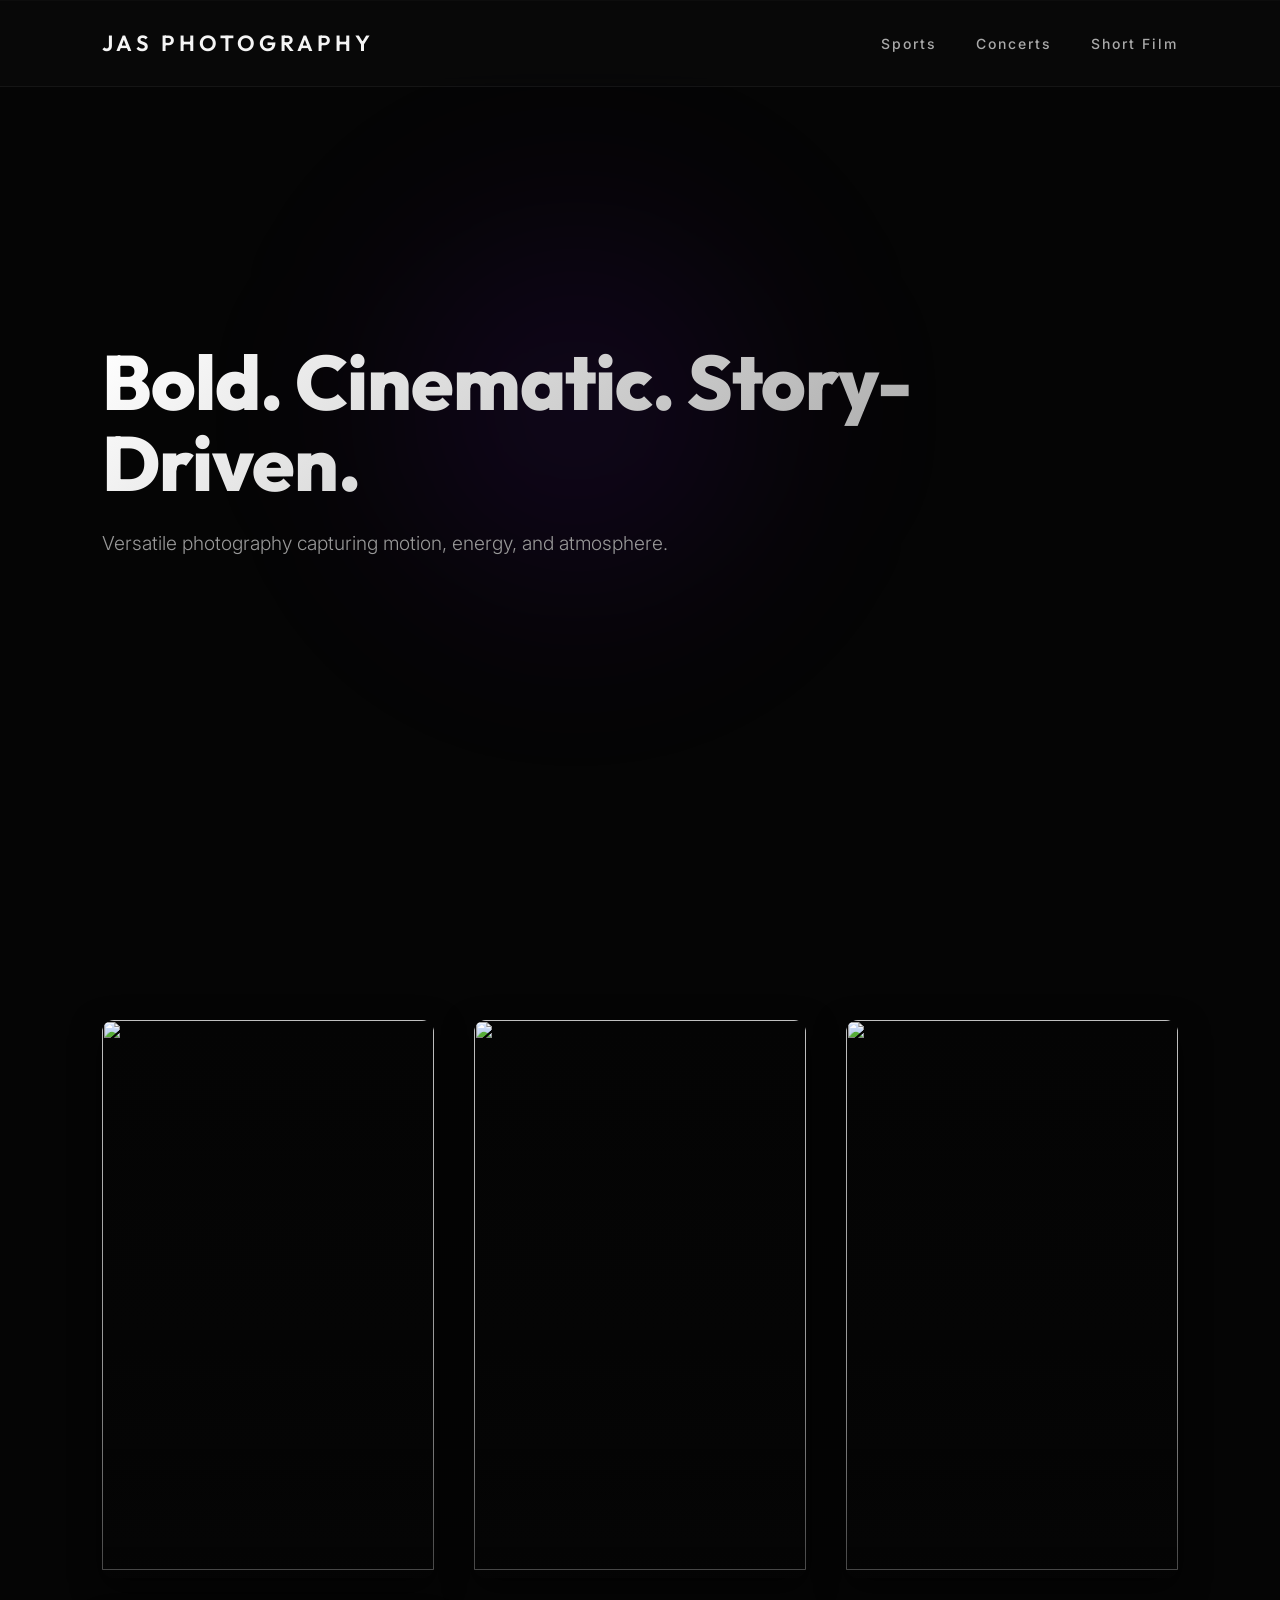
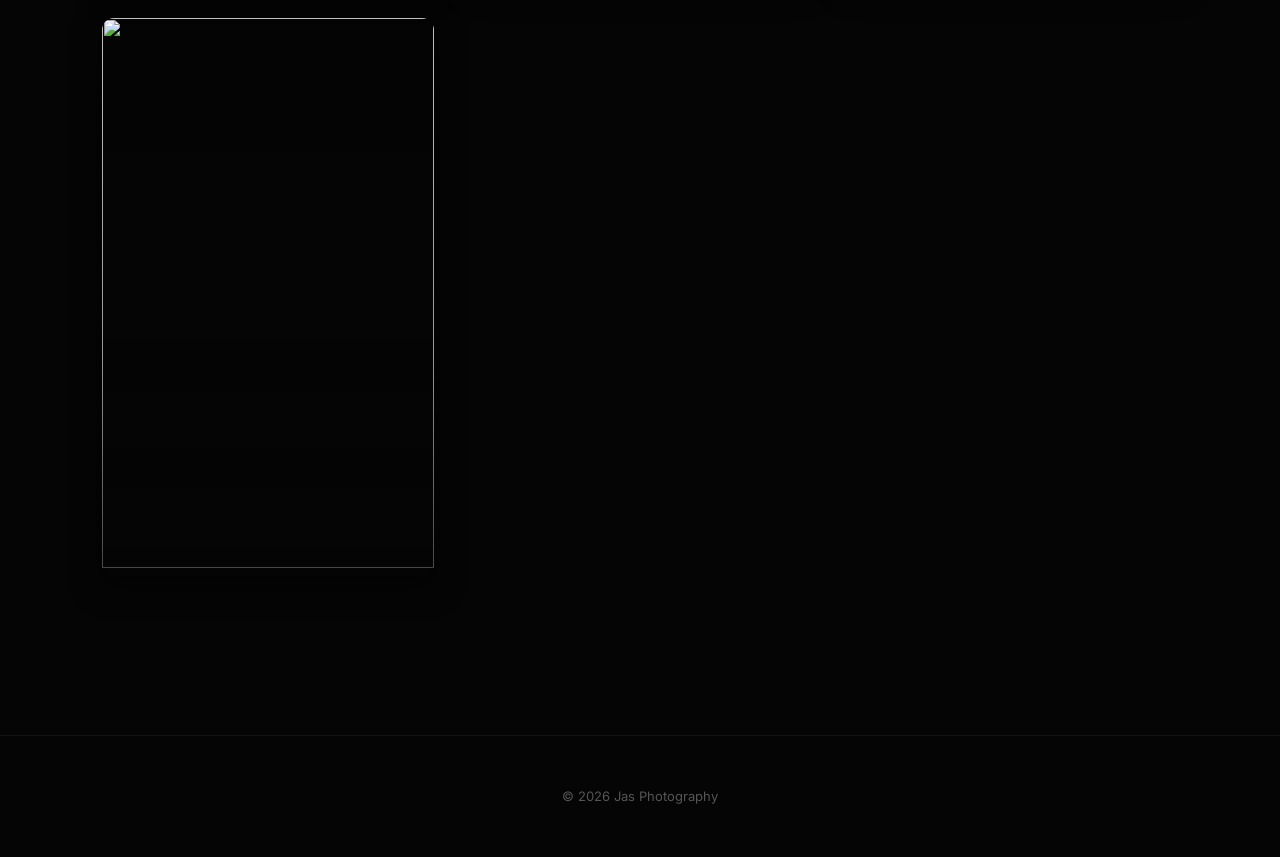
==== commit 6ca2d034: "feat: Revamp UI with new fonts, enhanced glassmorphism header, cinematic hero effects, and interacti" ====
--- a/index.html
+++ b/index.html
@@ -1,62 +1,70 @@
 <!DOCTYPE html>
 <html>
+
 <head>
-<meta charset="UTF-8">
-<meta name="viewport" content="width=device-width, initial-scale=1.0">
-<title>Jas Photography</title>
-<link rel="stylesheet" href="style.css">
+    <meta charset="UTF-8">
+    <meta name="viewport" content="width=device-width, initial-scale=1.0">
+    <title>Jas Photography</title>
+    <link rel="preconnect" href="https://fonts.googleapis.com">
+    <link rel="preconnect" href="https://fonts.gstatic.com" crossorigin>
+    <link
+        href="https://fonts.googleapis.com/css2?family=Inter:wght@300;400;500&family=Outfit:wght@400;600;800&display=swap"
+        rel="stylesheet">
+    <link rel="stylesheet" href="style.css">
 </head>
+
 <body>
 
-<header>
-<h1>Jas Photography</h1>
-<nav>
-<a href="sports.html">Sports</a>
-<a href="concert.html">Concerts</a>
-<a href="film.html">Short Film</a>
-</nav>
-</header>
+    <header>
+        <h1>Jas Photography</h1>
+        <nav>
+            <a href="sports.html">Sports</a>
+            <a href="concert.html">Concerts</a>
+            <a href="film.html">Short Film</a>
+        </nav>
+    </header>
 
-<section class="hero">
-<h2 class="fade">Bold. Cinematic. Story-Driven.</h2>
-<p class="fade">Versatile photography capturing motion, energy, and atmosphere.</p>
-</section>
+    <section class="hero">
+        <h2 class="fade">Bold. Cinematic. Story-Driven.</h2>
+        <p class="fade">Versatile photography capturing motion, energy, and atmosphere.</p>
+    </section>
 
-<section class="grid">
+    <section class="grid">
 
-<a href="sports.html">
-<div class="card fade">
-<img src="images/sports/sport1.jpg">
-<div class="card-title">Sports</div>
-</div>
-</a>
+        <a href="sports.html">
+            <div class="card fade">
+                <img src="images/sports/sport1.jpg">
+                <div class="card-title">Sports</div>
+            </div>
+        </a>
 
-<a href="concert.html">
-<div class="card fade">
-<img src="images/concerts/concert1.jpg">
-<div class="card-title">Concerts</div>
-</div>
-</a>
+        <a href="concert.html">
+            <div class="card fade">
+                <img src="images/concerts/concert1.jpg">
+                <div class="card-title">Concerts</div>
+            </div>
+        </a>
 
-<a href="film.html">
-<div class="card fade">
-<img src="images/film/film1.jpg">
-<div class="card-title">Short Film</div>
-</div>
-</a>
+        <a href="film.html">
+            <div class="card fade">
+                <img src="images/film/film1.jpg">
+                <div class="card-title">Short Film</div>
+            </div>
+        </a>
 
-<a href="Cars.html">
-<div class="card fade">
-<img src="images/cars/FerrariInterior.JPG">
-<div class="card-title">Cars</div>
-</div>
-</a>
-</section>
+        <a href="Cars.html">
+            <div class="card fade">
+                <img src="images/cars/FerrariInterior.JPG">
+                <div class="card-title">Cars</div>
+            </div>
+        </a>
+    </section>
 
-<footer>
-© 2026 Jas Photography
-</footer>
+    <footer>
+        © 2026 Jas Photography
+    </footer>
 
-<script src="script.js"></script>
+    <script src="script.js"></script>
 </body>
+
 </html>
--- a/style.css
+++ b/style.css
@@ -1,3 +1,5 @@
+@import url('https://fonts.googleapis.com/css2?family=Inter:wght@300;400;500&family=Outfit:wght@400;600;800&display=swap');
+
 * {
   margin: 0;
   padding: 0;
@@ -5,157 +7,266 @@
 }
 
 body {
-  font-family: 'Helvetica Neue', sans-serif;
-  background: #0c0c0c;
+  font-family: 'Inter', sans-serif;
+  background: #050505;
+  /* Deep rich dark background */
   color: #f5f5f5;
   line-height: 1.6;
   overflow-x: hidden;
 }
 
-/* Header */
+h1,
+h2,
+h3,
+.card-title {
+  font-family: 'Outfit', sans-serif;
+}
+
+/* Header - Glassmorphism */
 header {
-  padding: 30px 8%;
+  padding: 25px 8%;
   display: flex;
   justify-content: space-between;
   align-items: center;
   position: fixed;
   width: 100%;
-  background: rgba(12,12,12,0.85);
-  backdrop-filter: blur(8px);
-  border-bottom: 1px solid rgba(255,255,255,0.08);
+  top: 0;
+  background: rgba(10, 10, 10, 0.7);
+  backdrop-filter: blur(12px);
+  -webkit-backdrop-filter: blur(12px);
+  border-bottom: 1px solid rgba(255, 255, 255, 0.05);
+  border-top: 1px solid rgba(255, 255, 255, 0.02);
   z-index: 1000;
+  transition: all 0.4s ease;
 }
 
 h1 {
-  font-size: 20px;
-  letter-spacing: 3px;
-  font-weight: 500;
+  font-size: 22px;
+  letter-spacing: 4px;
+  font-weight: 600;
   text-transform: uppercase;
 }
 
 nav a {
-  margin-left: 30px;
+  margin-left: 35px;
   text-decoration: none;
   color: #aaa;
   font-size: 14px;
+  font-weight: 500;
   letter-spacing: 2px;
-  transition: .3s;
+  position: relative;
+  transition: color 0.3s ease;
+}
+
+/* Micro-interaction: Animated Nav Underlines */
+nav a::after {
+  content: '';
+  position: absolute;
+  width: 0;
+  height: 2px;
+  bottom: -6px;
+  left: 0;
+  background: linear-gradient(90deg, #6a11cb 0%, #2575fc 100%);
+  transition: width 0.3s cubic-bezier(0.25, 0.46, 0.45, 0.94);
 }
 
 nav a:hover {
   color: #fff;
 }
 
-/* Hero */
+nav a:hover::after {
+  width: 100%;
+}
+
+/* Hero Section */
 .hero {
+  position: relative;
   height: 100vh;
   display: flex;
   flex-direction: column;
   justify-content: center;
   padding: 0 8%;
+  overflow: hidden;
+}
+
+/* Cinematic glowing orb background */
+.hero::before {
+  content: '';
+  position: absolute;
+  top: 10%;
+  left: 20%;
+  width: 50vw;
+  height: 50vw;
+  background: radial-gradient(circle, rgba(106, 17, 203, 0.15) 0%, rgba(5, 5, 5, 0) 60%);
+  border-radius: 50%;
+  filter: blur(80px);
+  z-index: -1;
+  animation: pulse 8s infinite alternate ease-in-out;
+}
+
+@keyframes pulse {
+  0% {
+    transform: scale(1) translate(0, 0);
+    opacity: 0.5;
+  }
+
+  100% {
+    transform: scale(1.1) translate(20px, 20px);
+    opacity: 1;
+  }
 }
 
 .hero h2 {
-  font-size: 60px;
-  font-weight: 600;
-  max-width: 800px;
+  font-size: clamp(3rem, 6vw, 6rem);
+  font-weight: 800;
+  max-width: 900px;
+  line-height: 1.05;
+  letter-spacing: -1px;
+  background: linear-gradient(135deg, #ffffff 0%, #a0a0a0 100%);
+  -webkit-background-clip: text;
+  -webkit-text-fill-color: transparent;
 }
 
 .hero p {
-  margin-top: 20px;
-  color: #aaa;
+  margin-top: 25px;
+  font-size: 1.2rem;
+  color: #999;
   max-width: 600px;
-}
-
-/* Grid */
+  font-weight: 300;
+}
+
+/* Grid & Cards */
 .grid {
   padding: 120px 8%;
   display: grid;
-  grid-template-columns: repeat(auto-fit, minmax(300px, 1fr));
+  grid-template-columns: repeat(auto-fit, minmax(320px, 1fr));
   gap: 40px;
 }
 
 .card {
   position: relative;
   overflow: hidden;
+  border-radius: 12px;
   cursor: pointer;
+  box-shadow: 0 10px 30px rgba(0, 0, 0, 0.6);
+  transition: transform 0.6s cubic-bezier(0.16, 1, 0.3, 1), box-shadow 0.6s ease;
 }
 
 .card img {
   width: 100%;
-  height: 500px;
+  height: 550px;
   object-fit: cover;
-  filter: brightness(80%);
-  transition: 0.6s ease;
+  transition: transform 1s cubic-bezier(0.16, 1, 0.3, 1);
+}
+
+/* Premium Gradient Overlay */
+.card::after {
+  content: '';
+  position: absolute;
+  inset: 0;
+  background: linear-gradient(to top, rgba(5, 5, 5, 0.95) 0%, rgba(5, 5, 5, 0.3) 40%, transparent 100%);
+  opacity: 0.7;
+  transition: opacity 0.6s ease;
+}
+
+.card:hover {
+  transform: translateY(-12px);
+  box-shadow: 0 20px 40px rgba(106, 17, 203, 0.2);
 }
 
 .card:hover img {
-  transform: scale(1.08);
-  filter: brightness(100%);
-}
-
+  transform: scale(1.06);
+}
+
+.card:hover::after {
+  opacity: 0.9;
+}
+
+/* Card Text Reveal */
 .card-title {
   position: absolute;
-  bottom: 30px;
+  bottom: -20px;
   left: 30px;
-  font-size: 22px;
+  font-size: 26px;
   letter-spacing: 3px;
+  font-weight: 600;
   text-transform: uppercase;
   color: #ffffff;
-}
-
-/* Gallery */
+  z-index: 2;
+  opacity: 0;
+  transition: all 0.6s cubic-bezier(0.16, 1, 0.3, 1);
+}
+
+.card:hover .card-title {
+  bottom: 35px;
+  opacity: 1;
+}
+
+/* Gallery Section */
 .gallery {
-  padding: 140px 8% 80px;
+  padding: 160px 8% 100px;
 }
 
 .gallery h2 {
-  font-size: 36px;
-  margin-bottom: 50px;
+  font-size: 3rem;
+  margin-bottom: 60px;
   letter-spacing: 3px;
   text-transform: uppercase;
 }
 
 .gallery-grid {
   display: grid;
-  grid-template-columns: repeat(auto-fit, minmax(300px, 1fr));
+  grid-template-columns: repeat(auto-fit, minmax(320px, 1fr));
   gap: 30px;
 }
 
 .gallery-grid img {
   width: 100%;
-  height: 420px;
+  height: 450px;
   object-fit: cover;
-  transition: .6s ease;
+  border-radius: 8px;
+  box-shadow: 0 8px 24px rgba(0, 0, 0, 0.5);
+  transition: transform 0.6s cubic-bezier(0.16, 1, 0.3, 1), box-shadow 0.6s ease;
 }
 
 .gallery-grid img:hover {
-  transform: scale(1.05);
-}
-
-/* Button */
+  transform: scale(1.03);
+  box-shadow: 0 15px 35px rgba(37, 117, 252, 0.15);
+  z-index: 1;
+  position: relative;
+}
+
+/* Enhanced Buttons */
 .button {
   display: inline-block;
   margin-top: 60px;
-  padding: 12px 24px;
-  border: 1px solid #fff;
+  padding: 14px 36px;
+  border: 1px solid rgba(255, 255, 255, 0.2);
+  border-radius: 40px;
+  background: rgba(255, 255, 255, 0.03);
+  backdrop-filter: blur(8px);
   color: #fff;
   text-decoration: none;
   letter-spacing: 2px;
-  font-size: 12px;
-  transition: .3s;
+  font-size: 13px;
+  font-weight: 500;
+  text-transform: uppercase;
+  transition: all 0.4s cubic-bezier(0.16, 1, 0.3, 1);
 }
 
 .button:hover {
   background: #fff;
-  color: #000;
-}
-
-/* Scroll Animation */
+  color: #050505;
+  transform: translateY(-4px);
+  box-shadow: 0 12px 24px rgba(255, 255, 255, 0.15);
+}
+
+/* Scroll Animations - Smoother Bezier Curves */
 .fade {
   opacity: 0;
-  transform: translateY(40px);
-  transition: 1.2s ease;
+  transform: translateY(50px);
+  transition: opacity 1.2s cubic-bezier(0.16, 1, 0.3, 1), transform 1.2s cubic-bezier(0.16, 1, 0.3, 1);
+  will-change: opacity, transform;
 }
 
 .fade.show {
@@ -165,7 +276,9 @@
 
 footer {
   text-align: center;
-  padding: 60px;
-  color: #666;
-  font-size: 12px;
+  padding: 50px 8%;
+  color: #555;
+  font-size: 13px;
+  border-top: 1px solid rgba(255, 255, 255, 0.05);
+  margin-top: 40px;
 }
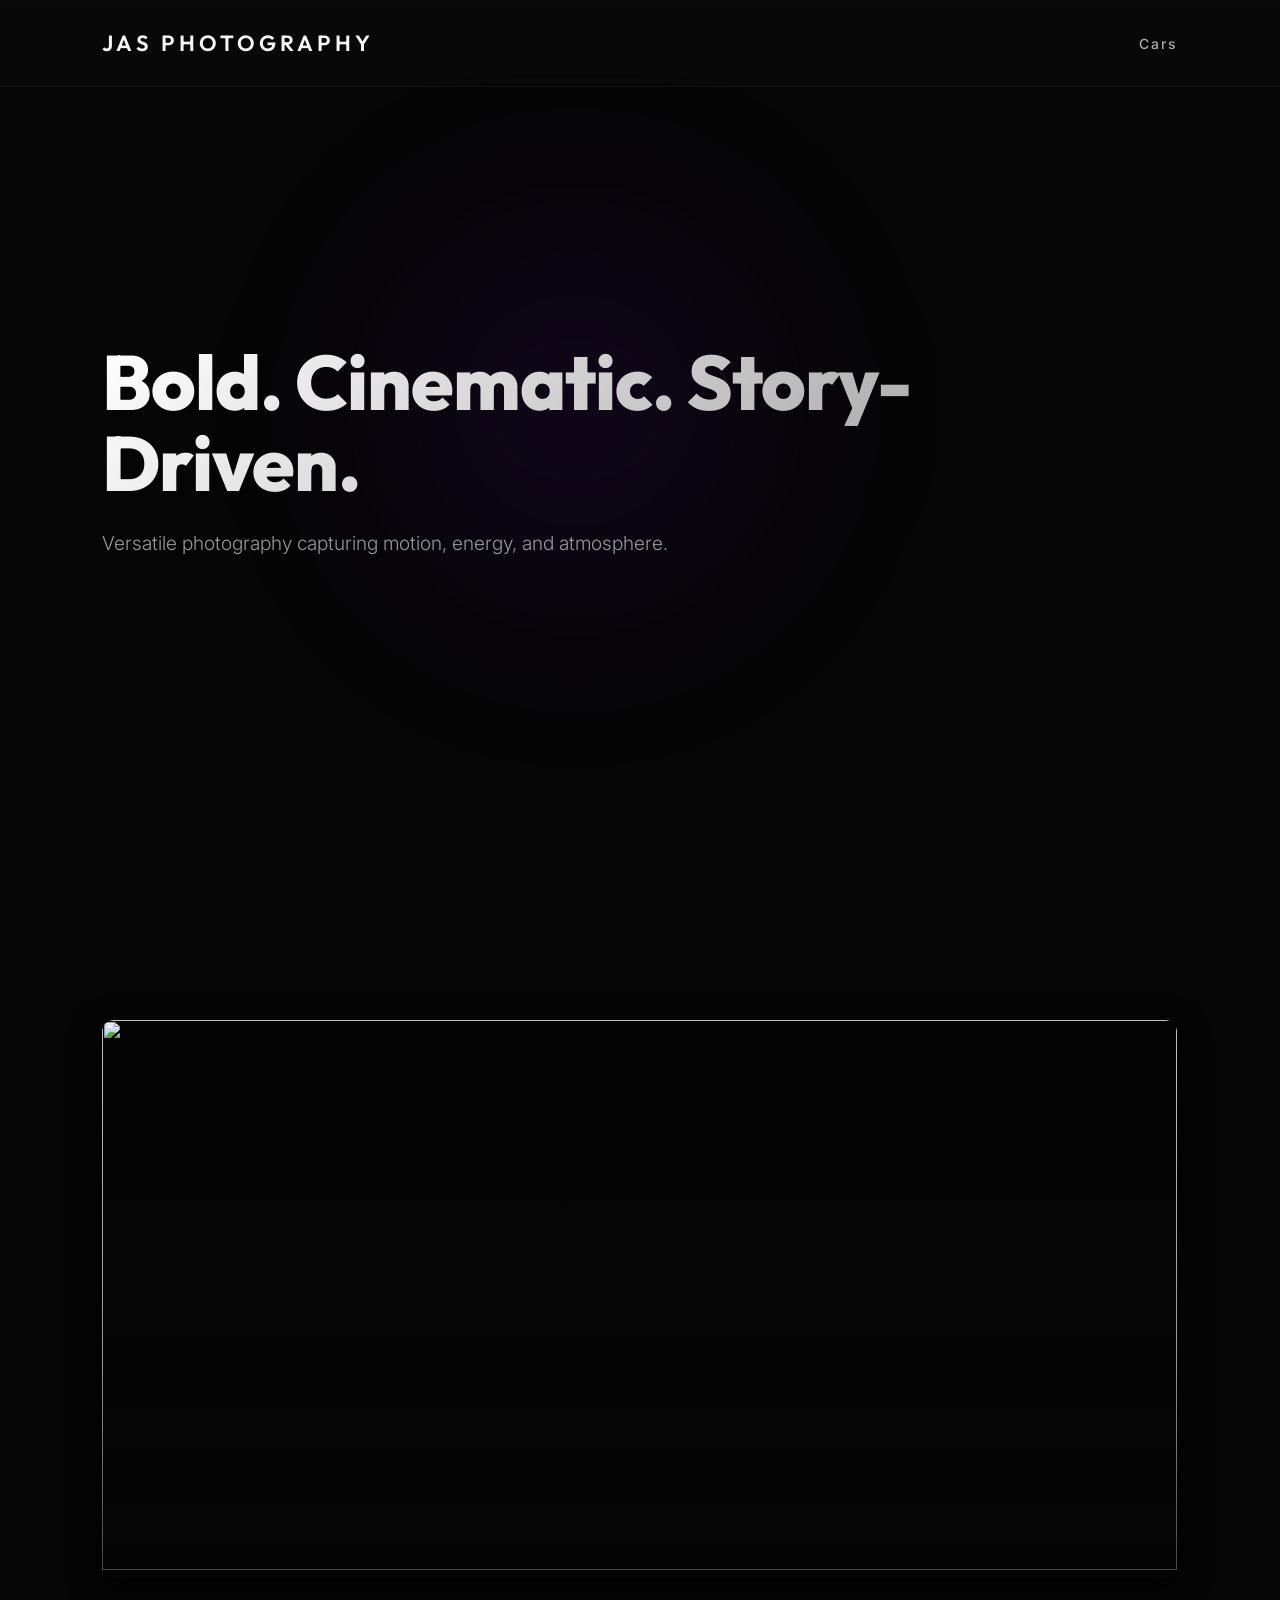
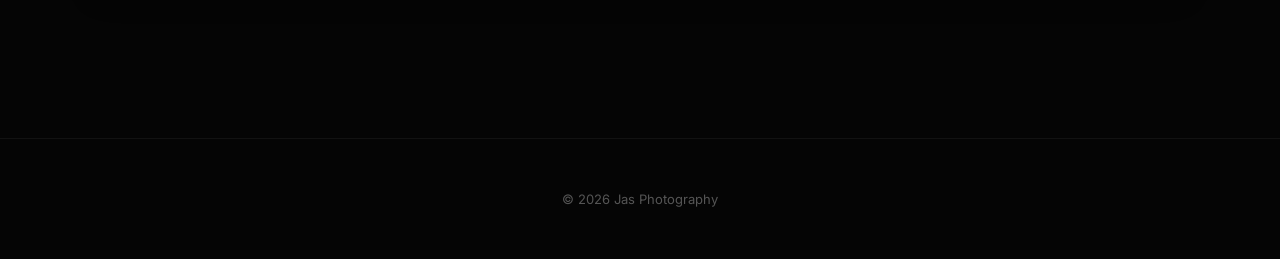
==== commit 250d27e8: "feat: Add 'Cars' navigation and content section, replacing 'Sports', 'Concerts', and 'Short Film' se" ====
--- a/index.html
+++ b/index.html
@@ -18,9 +18,10 @@
     <header>
         <h1>Jas Photography</h1>
         <nav>
-            <a href="sports.html">Sports</a>
+            <!-- <a href="sports.html">Sports</a>
             <a href="concert.html">Concerts</a>
-            <a href="film.html">Short Film</a>
+            <a href="film.html">Short Film</a> -->
+            <a href="Cars.html">Cars</a>
         </nav>
     </header>
 
@@ -31,7 +32,7 @@
 
     <section class="grid">
 
-        <a href="sports.html">
+        <!-- <a href="sports.html">
             <div class="card fade">
                 <img src="images/sports/sport1.jpg">
                 <div class="card-title">Sports</div>
@@ -50,7 +51,7 @@
                 <img src="images/film/film1.jpg">
                 <div class="card-title">Short Film</div>
             </div>
-        </a>
+        </a> -->
 
         <a href="Cars.html">
             <div class="card fade">
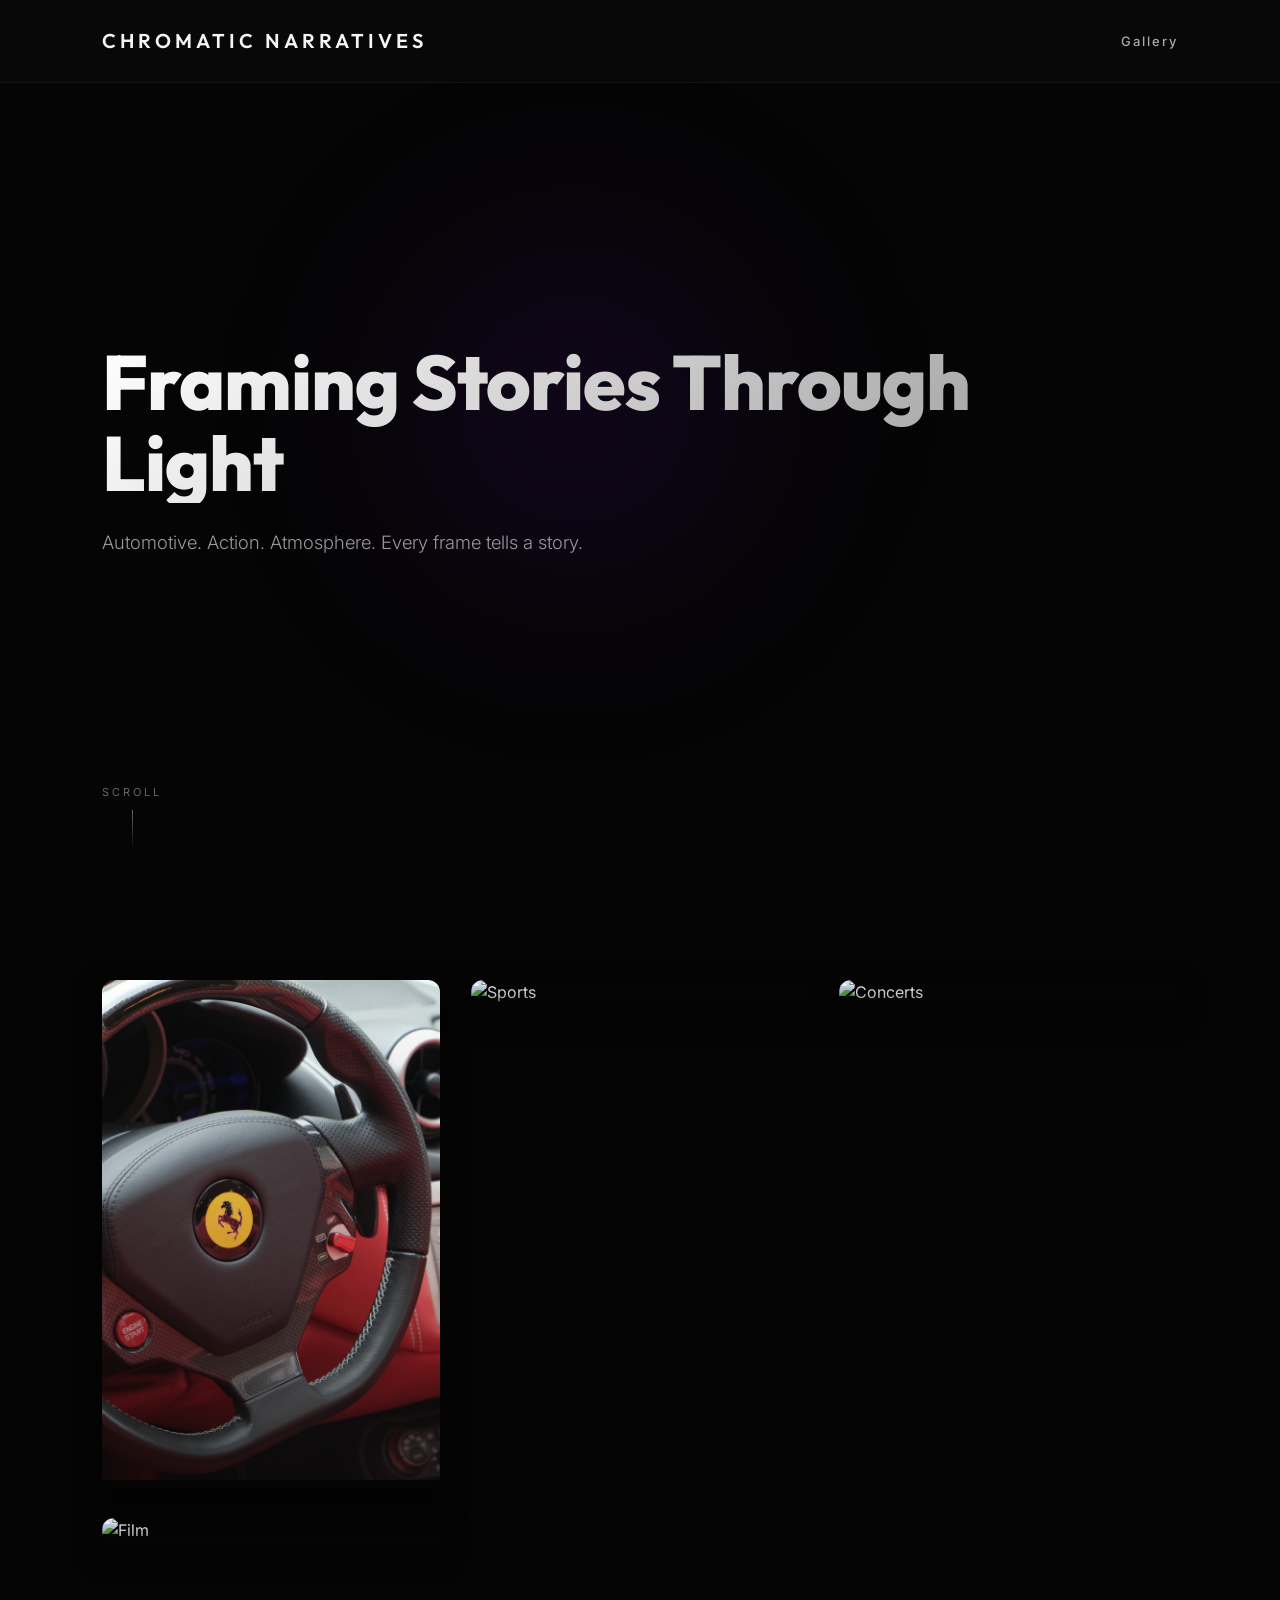
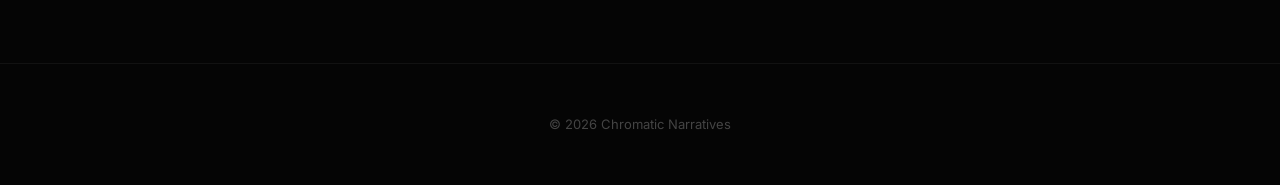
==== commit 88a4a272: "Rebrand to Chromatic Narratives" ====
--- a/index.html
+++ b/index.html
@@ -1,14 +1,14 @@
 <!DOCTYPE html>
-<html>
+<html lang="en">
 
 <head>
     <meta charset="UTF-8">
     <meta name="viewport" content="width=device-width, initial-scale=1.0">
-    <title>Jas Photography</title>
+    <title>Chromatic Narratives</title>
     <link rel="preconnect" href="https://fonts.googleapis.com">
     <link rel="preconnect" href="https://fonts.gstatic.com" crossorigin>
     <link
-        href="https://fonts.googleapis.com/css2?family=Inter:wght@300;400;500&family=Outfit:wght@400;600;800&display=swap"
+        href="https://fonts.googleapis.com/css2?family=Inter:wght@300;400;500;600&family=Outfit:wght@400;600;800&display=swap"
         rel="stylesheet">
     <link rel="stylesheet" href="style.css">
 </head>
@@ -16,56 +16,56 @@
 <body>
 
     <header>
-        <h1>Jas Photography</h1>
+        <h1>Chromatic Narratives</h1>
         <nav>
-            <!-- <a href="sports.html">Sports</a>
-            <a href="concert.html">Concerts</a>
-            <a href="film.html">Short Film</a> -->
-            <a href="Cars.html">Cars</a>
+            <a href="#gallery">Gallery</a>
         </nav>
     </header>
 
     <section class="hero">
-        <h2 class="fade">Bold. Cinematic. Story-Driven.</h2>
-        <p class="fade">Versatile photography capturing motion, energy, and atmosphere.</p>
+        <h2 class="fade">Framing Stories Through Light</h2>
+        <p class="fade">Automotive. Action. Atmosphere. Every frame tells a story.</p>
+        <div class="hero-scroll fade">
+            <span>Scroll</span>
+            <div class="scroll-line"></div>
+        </div>
     </section>
 
-    <section class="grid">
+    <section class="grid" id="gallery">
+        <a href="cars.html">
+            <div class="card fade">
+                <img src="Images/cars/FerrariInterior.JPG" alt="Cars" loading="lazy">
+                <div class="card-title">Automotive</div>
+            </div>
+        </a>
 
-        <!-- <a href="sports.html">
+        <a href="sports.html">
             <div class="card fade">
-                <img src="images/sports/sport1.jpg">
+                <img src="Images/sports/sport1.jpg" alt="Sports" loading="lazy">
                 <div class="card-title">Sports</div>
             </div>
         </a>
 
         <a href="concert.html">
             <div class="card fade">
-                <img src="images/concerts/concert1.jpg">
+                <img src="Images/concerts/concert1.jpg" alt="Concerts" loading="lazy">
                 <div class="card-title">Concerts</div>
             </div>
         </a>
 
         <a href="film.html">
             <div class="card fade">
-                <img src="images/film/film1.jpg">
+                <img src="Images/film/film1.jpg" alt="Film" loading="lazy">
                 <div class="card-title">Short Film</div>
-            </div>
-        </a> -->
-
-        <a href="Cars.html">
-            <div class="card fade">
-                <img src="images/cars/FerrariInterior.JPG">
-                <div class="card-title">Cars</div>
             </div>
         </a>
     </section>
 
     <footer>
-        © 2026 Jas Photography
+        &copy; 2026 Chromatic Narratives
     </footer>
 
     <script src="script.js"></script>
 </body>
 
-</html>+</html>
--- a/style.css
+++ b/style.css
@@ -1,5 +1,3 @@
-@import url('https://fonts.googleapis.com/css2?family=Inter:wght@300;400;500&family=Outfit:wght@400;600;800&display=swap');
-
 * {
   margin: 0;
   padding: 0;
@@ -9,20 +7,15 @@
 body {
   font-family: 'Inter', sans-serif;
   background: #050505;
-  /* Deep rich dark background */
   color: #f5f5f5;
   line-height: 1.6;
   overflow-x: hidden;
 }
 
-h1,
-h2,
-h3,
-.card-title {
+h1, h2, h3, .card-title {
   font-family: 'Outfit', sans-serif;
 }
 
-/* Header - Glassmorphism */
 header {
   padding: 25px 8%;
   display: flex;
@@ -35,13 +28,17 @@
   backdrop-filter: blur(12px);
   -webkit-backdrop-filter: blur(12px);
   border-bottom: 1px solid rgba(255, 255, 255, 0.05);
-  border-top: 1px solid rgba(255, 255, 255, 0.02);
   z-index: 1000;
   transition: all 0.4s ease;
 }
 
+header.scrolled {
+  background: rgba(10, 10, 10, 0.9);
+  box-shadow: 0 4px 30px rgba(0, 0, 0, 0.3);
+}
+
 h1 {
-  font-size: 22px;
+  font-size: 20px;
   letter-spacing: 4px;
   font-weight: 600;
   text-transform: uppercase;
@@ -51,14 +48,13 @@
   margin-left: 35px;
   text-decoration: none;
   color: #aaa;
-  font-size: 14px;
+  font-size: 13px;
   font-weight: 500;
   letter-spacing: 2px;
   position: relative;
   transition: color 0.3s ease;
 }
 
-/* Micro-interaction: Animated Nav Underlines */
 nav a::after {
   content: '';
   position: absolute;
@@ -78,7 +74,6 @@
   width: 100%;
 }
 
-/* Hero Section */
 .hero {
   position: relative;
   height: 100vh;
@@ -89,7 +84,6 @@
   overflow: hidden;
 }
 
-/* Cinematic glowing orb background */
 .hero::before {
   content: '';
   position: absolute;
@@ -109,7 +103,6 @@
     transform: scale(1) translate(0, 0);
     opacity: 0.5;
   }
-
   100% {
     transform: scale(1.1) translate(20px, 20px);
     opacity: 1;
@@ -117,7 +110,7 @@
 }
 
 .hero h2 {
-  font-size: clamp(3rem, 6vw, 6rem);
+  font-size: clamp(2.5rem, 6vw, 6rem);
   font-weight: 800;
   max-width: 900px;
   line-height: 1.05;
@@ -125,22 +118,53 @@
   background: linear-gradient(135deg, #ffffff 0%, #a0a0a0 100%);
   -webkit-background-clip: text;
   -webkit-text-fill-color: transparent;
+  background-clip: text;
 }
 
 .hero p {
   margin-top: 25px;
-  font-size: 1.2rem;
+  font-size: 1.15rem;
   color: #999;
   max-width: 600px;
   font-weight: 300;
 }
 
-/* Grid & Cards */
+.hero-scroll {
+  position: absolute;
+  bottom: 50px;
+  left: 8%;
+  display: flex;
+  flex-direction: column;
+  align-items: center;
+  gap: 8px;
+  color: #666;
+  font-size: 11px;
+  letter-spacing: 3px;
+  text-transform: uppercase;
+}
+
+.scroll-line {
+  width: 1px;
+  height: 40px;
+  background: linear-gradient(to bottom, #666, transparent);
+  animation: scrollPulse 2s ease-in-out infinite;
+}
+
+@keyframes scrollPulse {
+  0%, 100% { opacity: 0.3; transform: scaleY(1); }
+  50% { opacity: 1; transform: scaleY(1.2); }
+}
+
 .grid {
-  padding: 120px 8%;
+  padding: 80px 8% 120px;
   display: grid;
-  grid-template-columns: repeat(auto-fit, minmax(320px, 1fr));
-  gap: 40px;
+  grid-template-columns: repeat(auto-fit, minmax(300px, 1fr));
+  gap: 30px;
+}
+
+.grid a {
+  text-decoration: none;
+  color: inherit;
 }
 
 .card {
@@ -154,12 +178,11 @@
 
 .card img {
   width: 100%;
-  height: 550px;
+  height: 500px;
   object-fit: cover;
   transition: transform 1s cubic-bezier(0.16, 1, 0.3, 1);
 }
 
-/* Premium Gradient Overlay */
 .card::after {
   content: '';
   position: absolute;
@@ -182,12 +205,11 @@
   opacity: 0.9;
 }
 
-/* Card Text Reveal */
 .card-title {
   position: absolute;
   bottom: -20px;
   left: 30px;
-  font-size: 26px;
+  font-size: 24px;
   letter-spacing: 3px;
   font-weight: 600;
   text-transform: uppercase;
@@ -198,35 +220,37 @@
 }
 
 .card:hover .card-title {
-  bottom: 35px;
+  bottom: 30px;
   opacity: 1;
 }
 
-/* Gallery Section */
 .gallery {
   padding: 160px 8% 100px;
+  min-height: 100vh;
 }
 
 .gallery h2 {
-  font-size: 3rem;
-  margin-bottom: 60px;
+  font-size: 2.8rem;
+  margin-bottom: 50px;
   letter-spacing: 3px;
   text-transform: uppercase;
+  font-weight: 600;
 }
 
 .gallery-grid {
   display: grid;
-  grid-template-columns: repeat(auto-fit, minmax(320px, 1fr));
-  gap: 30px;
+  grid-template-columns: repeat(auto-fit, minmax(300px, 1fr));
+  gap: 24px;
 }
 
 .gallery-grid img {
   width: 100%;
-  height: 450px;
+  height: 400px;
   object-fit: cover;
   border-radius: 8px;
   box-shadow: 0 8px 24px rgba(0, 0, 0, 0.5);
   transition: transform 0.6s cubic-bezier(0.16, 1, 0.3, 1), box-shadow 0.6s ease;
+  cursor: pointer;
 }
 
 .gallery-grid img:hover {
@@ -236,7 +260,24 @@
   position: relative;
 }
 
-/* Enhanced Buttons */
+.coming-soon {
+  display: flex;
+  align-items: center;
+  justify-content: center;
+  min-height: 40vh;
+  border: 1px solid rgba(255, 255, 255, 0.08);
+  border-radius: 12px;
+  background: rgba(255, 255, 255, 0.02);
+}
+
+.coming-soon p {
+  font-size: 1.2rem;
+  color: #555;
+  letter-spacing: 4px;
+  text-transform: uppercase;
+  font-weight: 300;
+}
+
 .button {
   display: inline-block;
   margin-top: 60px;
@@ -261,7 +302,88 @@
   box-shadow: 0 12px 24px rgba(255, 255, 255, 0.15);
 }
 
-/* Scroll Animations - Smoother Bezier Curves */
+.lightbox {
+  display: none;
+  position: fixed;
+  z-index: 2000;
+  top: 0;
+  left: 0;
+  width: 100%;
+  height: 100%;
+  background: rgba(0, 0, 0, 0.95);
+  backdrop-filter: blur(8px);
+  align-items: center;
+  justify-content: center;
+  animation: lightboxFade 0.3s ease;
+}
+
+.lightbox.active {
+  display: flex;
+}
+
+@keyframes lightboxFade {
+  from { opacity: 0; }
+  to { opacity: 1; }
+}
+
+.lightbox-image {
+  max-width: 90%;
+  max-height: 90%;
+  object-fit: contain;
+  border-radius: 4px;
+  box-shadow: 0 20px 60px rgba(0, 0, 0, 0.8);
+  animation: lightboxZoom 0.3s cubic-bezier(0.16, 1, 0.3, 1);
+}
+
+@keyframes lightboxZoom {
+  from { transform: scale(0.95); opacity: 0; }
+  to { transform: scale(1); opacity: 1; }
+}
+
+.lightbox-close {
+  position: absolute;
+  top: 30px;
+  right: 40px;
+  font-size: 40px;
+  color: #888;
+  cursor: pointer;
+  transition: color 0.3s ease;
+  z-index: 2001;
+  line-height: 1;
+}
+
+.lightbox-close:hover {
+  color: #fff;
+}
+
+.lightbox-prev,
+.lightbox-next {
+  position: absolute;
+  top: 50%;
+  transform: translateY(-50%);
+  font-size: 60px;
+  color: #666;
+  cursor: pointer;
+  padding: 20px;
+  transition: color 0.3s ease;
+  z-index: 2001;
+  line-height: 1;
+  user-select: none;
+}
+
+.lightbox-prev:hover,
+.lightbox-next:hover {
+  color: #fff;
+}
+
+.lightbox-prev {
+  left: 20px;
+}
+
+.lightbox-next {
+  right: 20px;
+}
+
 .fade {
   opacity: 0;
   transform: translateY(50px);
@@ -277,8 +399,82 @@
 footer {
   text-align: center;
   padding: 50px 8%;
-  color: #555;
+  color: #444;
   font-size: 13px;
   border-top: 1px solid rgba(255, 255, 255, 0.05);
-  margin-top: 40px;
-}+}
+
+@media (max-width: 768px) {
+  header {
+    padding: 20px 5%;
+  }
+
+  h1 {
+    font-size: 16px;
+    letter-spacing: 3px;
+  }
+
+  nav a {
+    margin-left: 20px;
+    font-size: 11px;
+  }
+
+  .hero {
+    padding: 0 5%;
+  }
+
+  .hero h2 {
+    font-size: clamp(2rem, 8vw, 3.5rem);
+  }
+
+  .hero p {
+    font-size: 1rem;
+  }
+
+  .grid {
+    padding: 60px 5% 80px;
+    grid-template-columns: 1fr;
+    gap: 24px;
+  }
+
+  .card img {
+    height: 350px;
+  }
+
+  .gallery {
+    padding: 140px 5% 60px;
+  }
+
+  .gallery h2 {
+    font-size: 2rem;
+  }
+
+  .gallery-grid {
+    grid-template-columns: 1fr;
+    gap: 16px;
+  }
+
+  .gallery-grid img {
+    height: 300px;
+  }
+
+  .lightbox-prev,
+  .lightbox-next {
+    font-size: 40px;
+    padding: 10px;
+  }
+
+  .lightbox-prev {
+    left: 10px;
+  }
+
+  .lightbox-next {
+    right: 10px;
+  }
+
+  .lightbox-close {
+    top: 20px;
+    right: 20px;
+    font-size: 32px;
+  }
+}
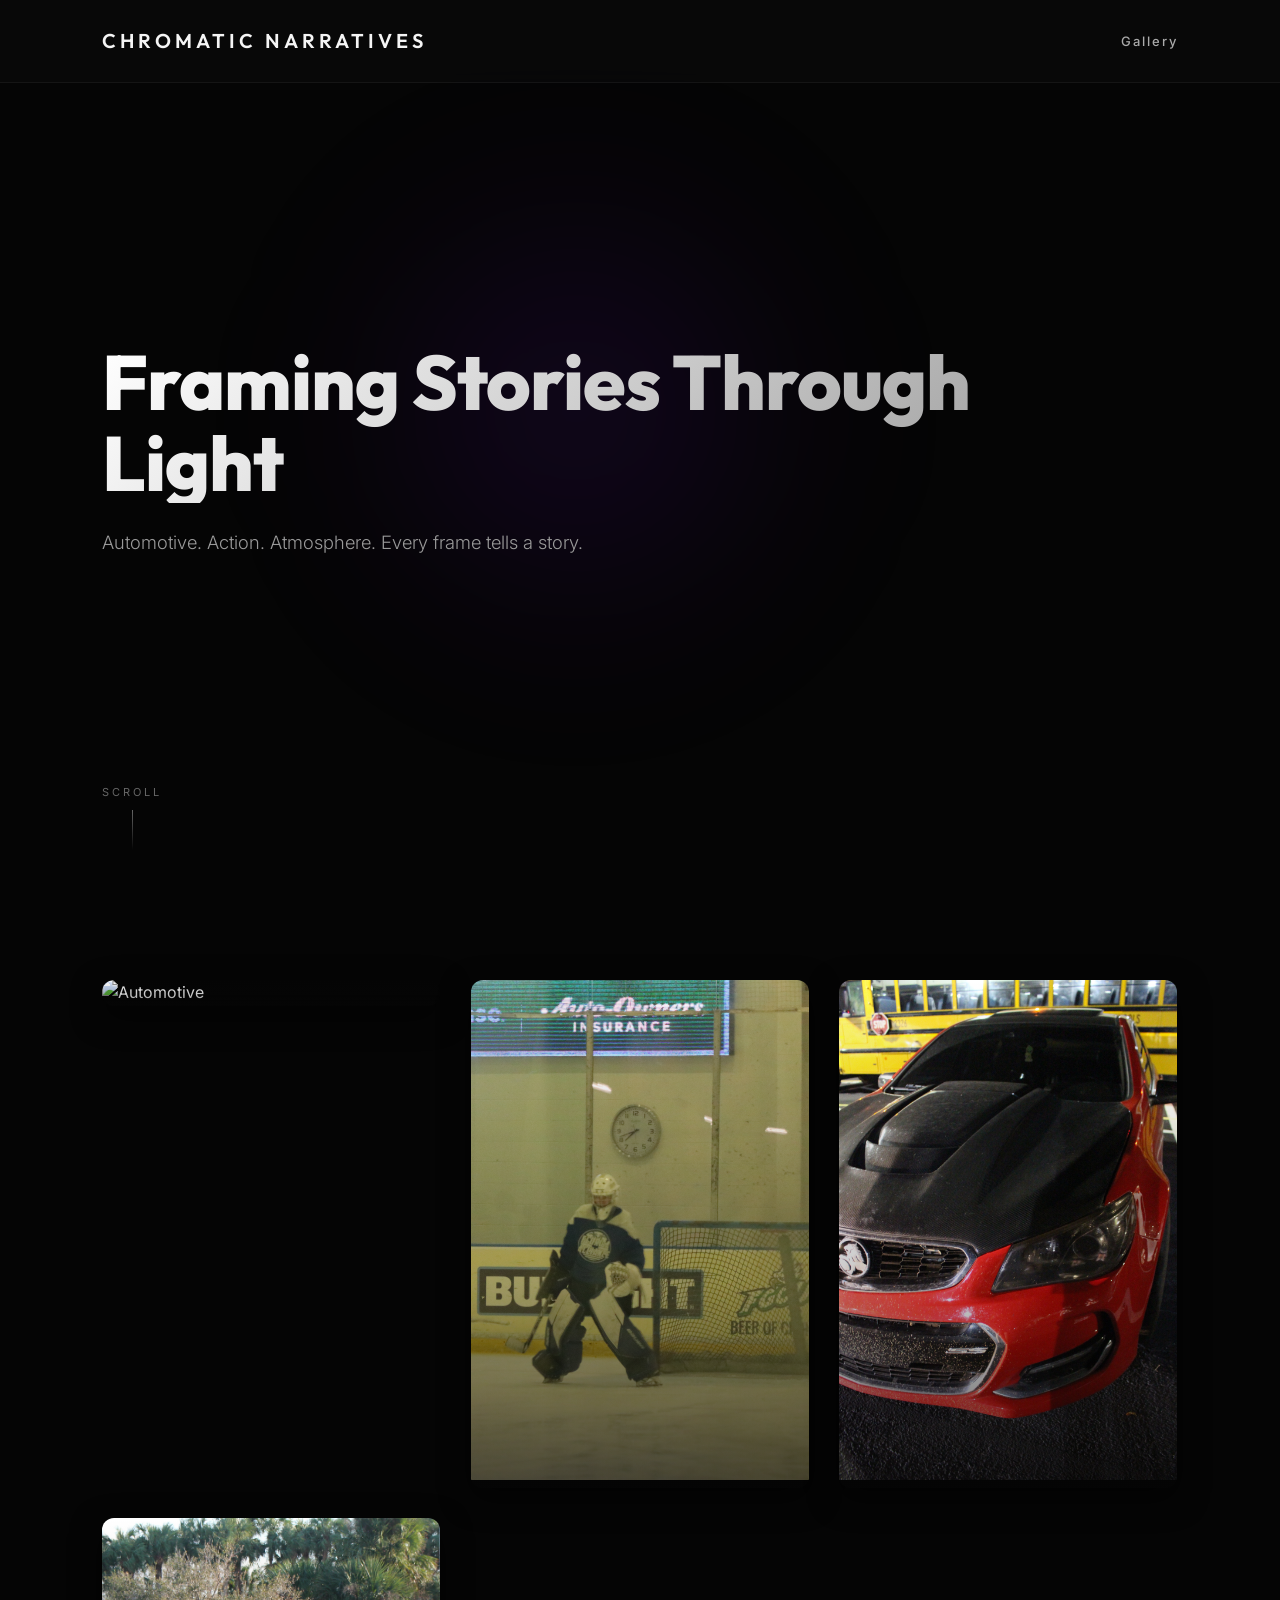
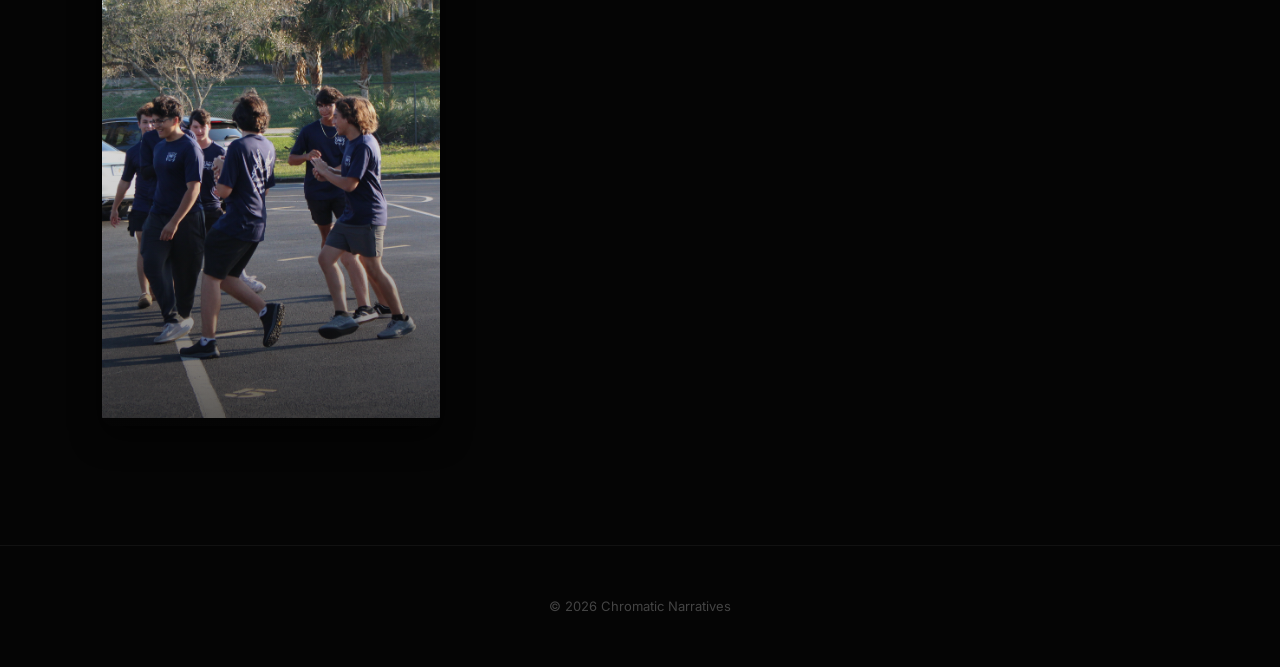
==== commit 0e289a25: "feat: Update automotive, sports, and concerts galleries with new images; remove outdated content" ====
--- a/index.html
+++ b/index.html
@@ -34,28 +34,28 @@
     <section class="grid" id="gallery">
         <a href="cars.html">
             <div class="card fade">
-                <img src="Images/cars/FerrariInterior.JPG" alt="Cars" loading="lazy">
+                <img src="Images/cars/cars_01.jpg" alt="Automotive" loading="lazy">
                 <div class="card-title">Automotive</div>
             </div>
         </a>
 
         <a href="sports.html">
             <div class="card fade">
-                <img src="Images/sports/sport1.jpg" alt="Sports" loading="lazy">
+                <img src="Images/sports/sports_01.jpg" alt="Sports" loading="lazy">
                 <div class="card-title">Sports</div>
             </div>
         </a>
 
-        <a href="concert.html">
+        <a href="concerts.html">
             <div class="card fade">
-                <img src="Images/concerts/concert1.jpg" alt="Concerts" loading="lazy">
+                <img src="Images/concerts/concerts_01.jpg" alt="Concerts" loading="lazy">
                 <div class="card-title">Concerts</div>
             </div>
         </a>
 
         <a href="film.html">
             <div class="card fade">
-                <img src="Images/film/film1.jpg" alt="Film" loading="lazy">
+                <img src="Images/film/film_01.jpg" alt="Short Film" loading="lazy">
                 <div class="card-title">Short Film</div>
             </div>
         </a>
